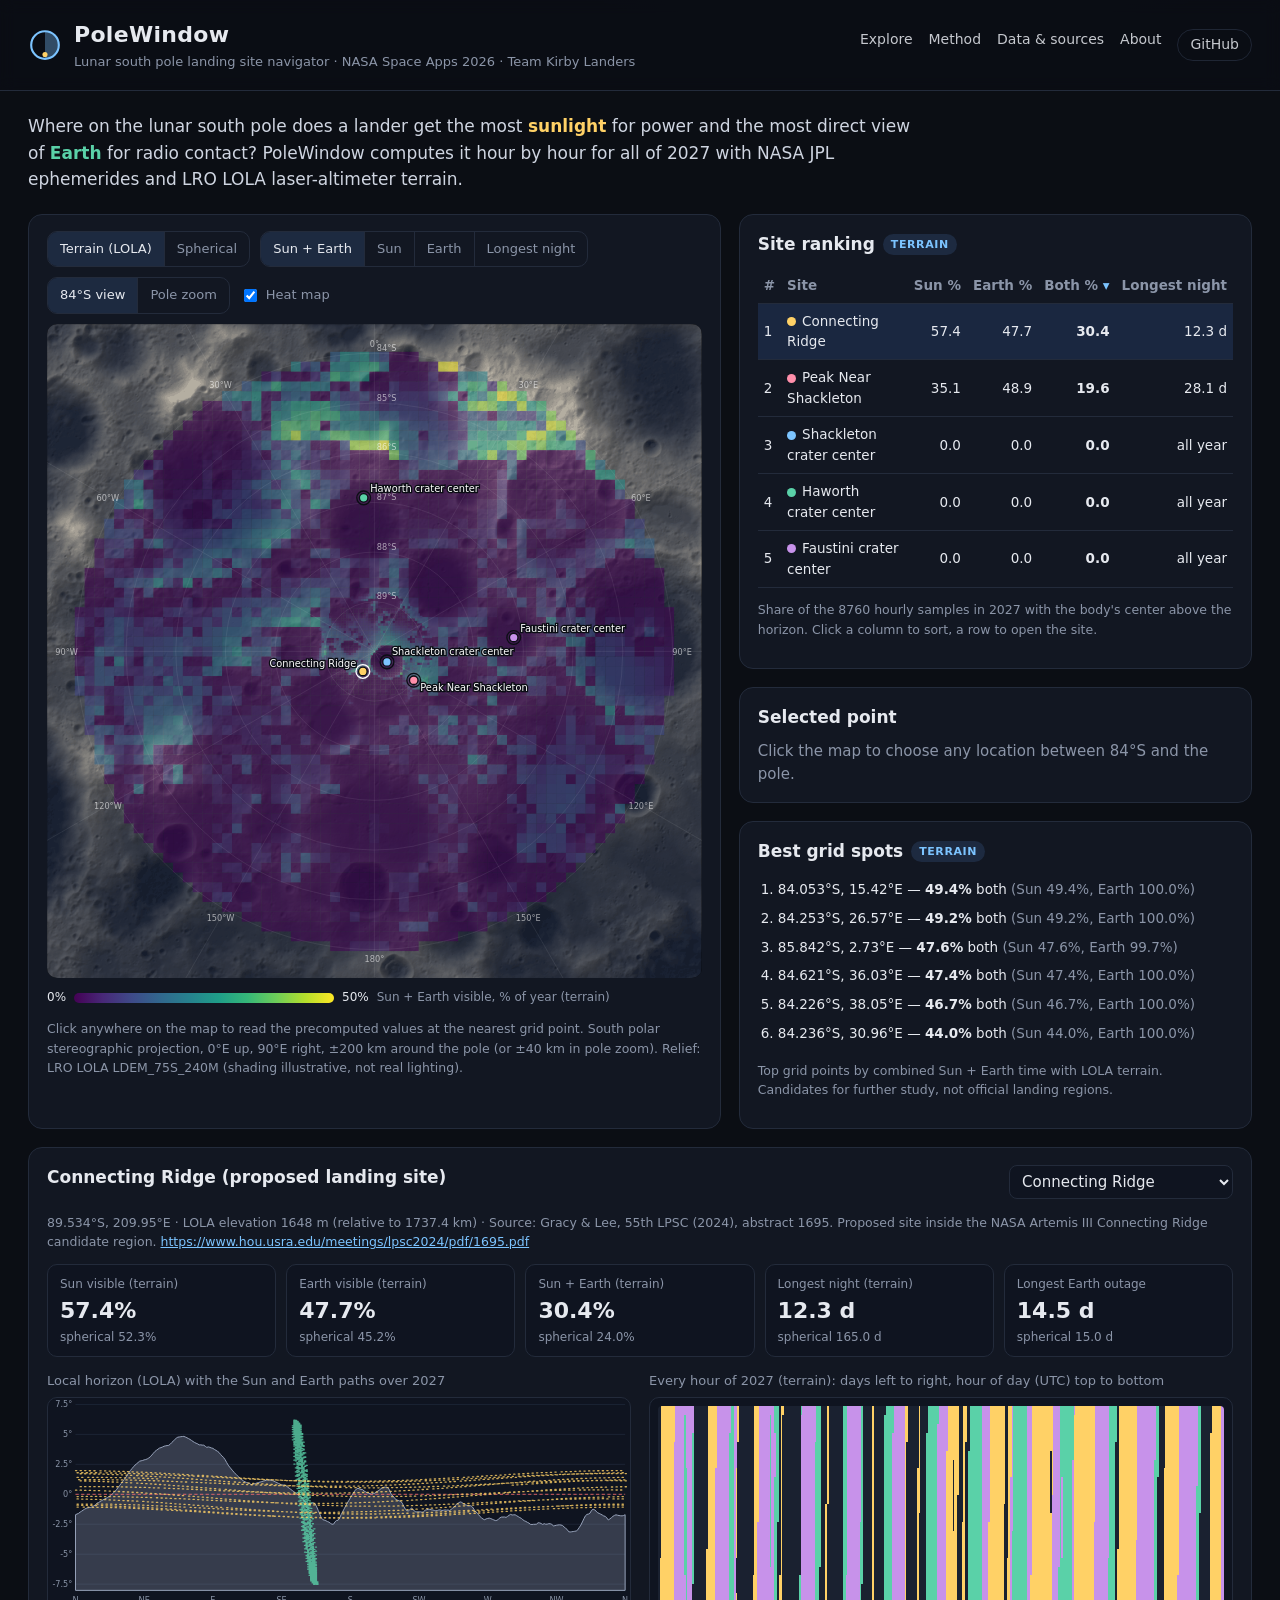
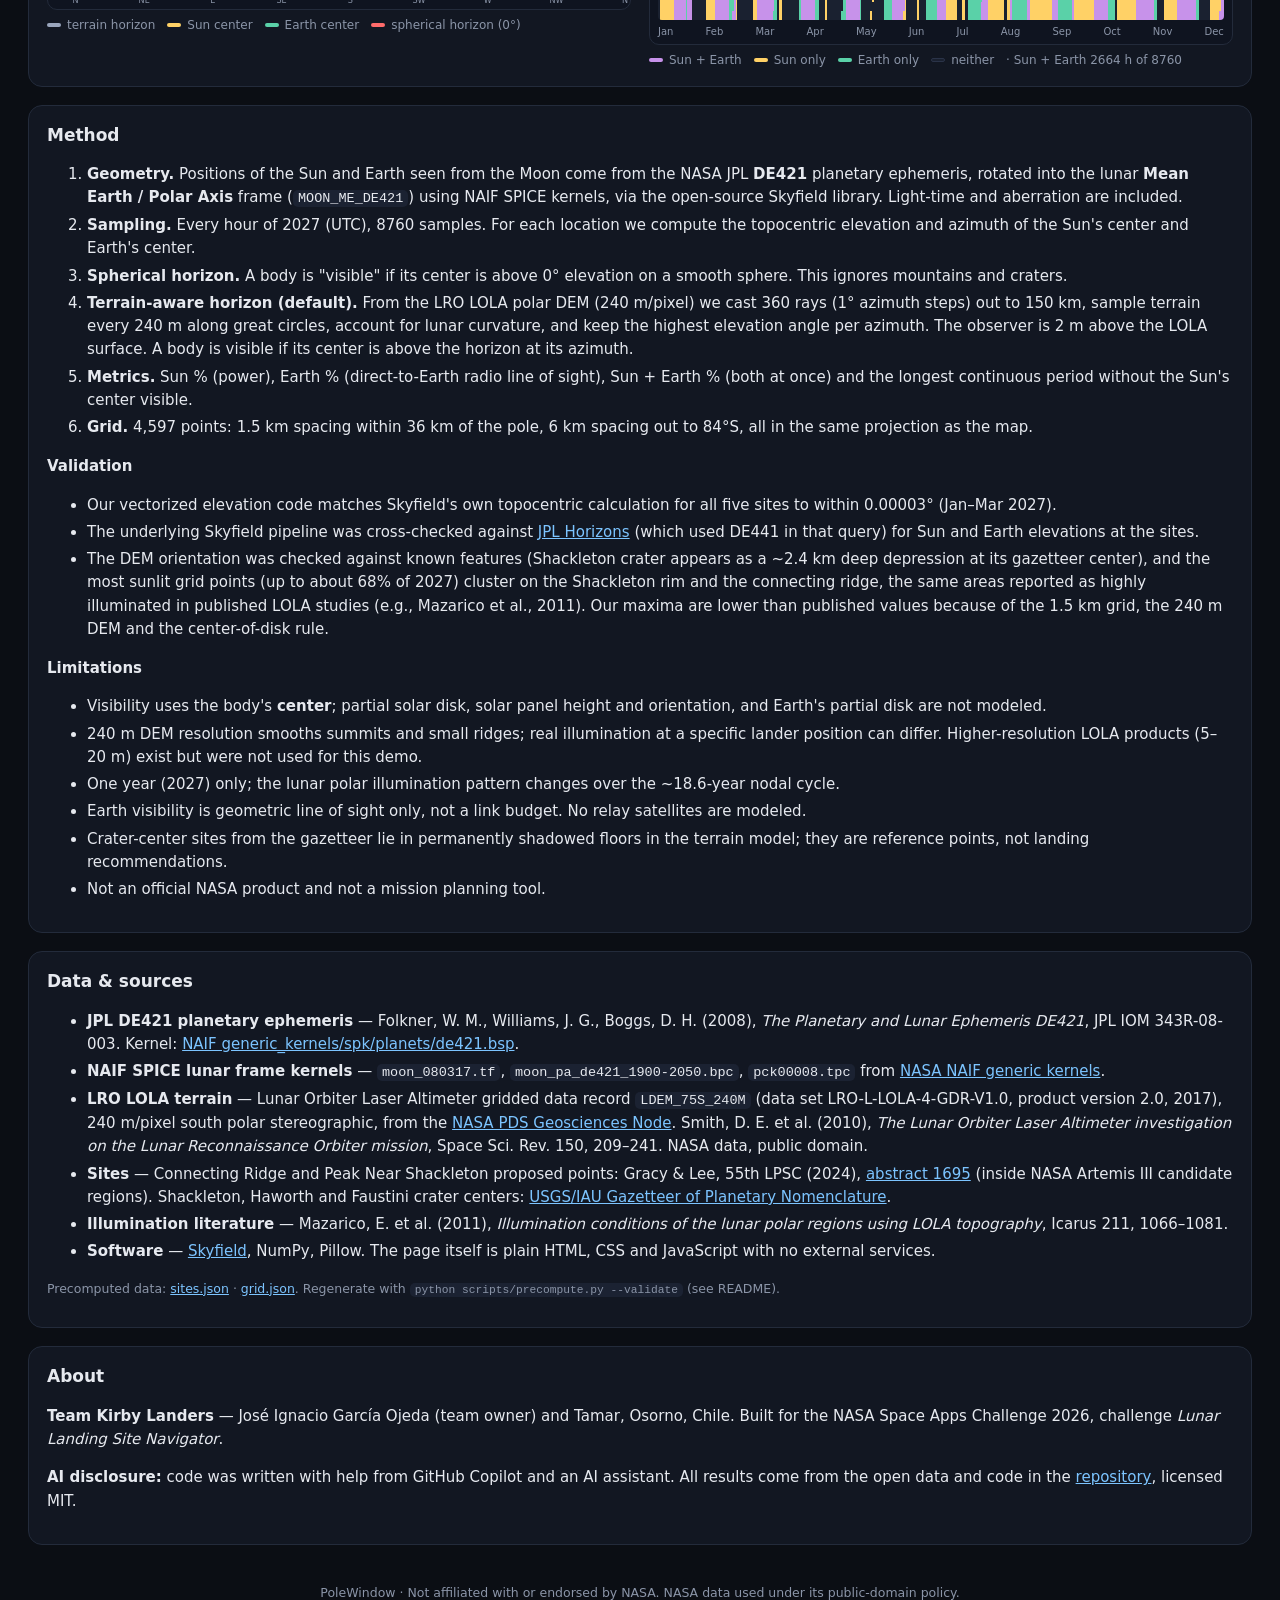
==== index.html @ 2adbd699 "Add static GitHub Pages demo with LOLA terrain-aware horizon - scripts/precompute.py: full-year 2027" ====
<!doctype html>
<html lang="en">
<head>
<meta charset="utf-8">
<meta name="viewport" content="width=device-width, initial-scale=1">
<title>PoleWindow — Lunar South Pole Landing Site Navigator</title>
<meta name="description" content="Compare lunar south pole landing sites by Sun and Earth visibility, computed with NASA JPL DE421 ephemerides, NAIF SPICE kernels and LRO LOLA terrain.">
<link rel="stylesheet" href="style.css">
</head>
<body>
<header class="top">
  <div class="brand">
    <svg viewBox="0 0 32 32" class="logo" aria-hidden="true"><circle cx="16" cy="16" r="13" fill="none" stroke="currentColor" stroke-width="2"/><path d="M16 3a13 13 0 0 1 0 26" fill="currentColor" opacity=".35"/><circle cx="16" cy="25" r="2.4" fill="#ffd166"/></svg>
    <div>
      <h1>PoleWindow</h1>
      <p class="tag">Lunar south pole landing site navigator · NASA Space Apps 2026 · Team Kirby Landers</p>
    </div>
  </div>
  <nav>
    <a href="#explore">Explore</a><a href="#method">Method</a><a href="#sources">Data &amp; sources</a><a href="#about">About</a>
    <a class="gh" href="https://github.com/garciaojedajoseignacio/polewindow" target="_blank" rel="noopener">GitHub</a>
  </nav>
</header>

<section class="hero">
  <p>Where on the lunar south pole does a lander get the most <b class="sun">sunlight</b> for power and the most direct view of <b class="earth">Earth</b> for radio contact? PoleWindow computes it hour by hour for all of <span data-year>2027</span> with NASA JPL ephemerides and LRO LOLA laser-altimeter terrain.</p>
</section>

<main id="explore" class="grid">
  <section class="card mapcard">
    <div class="controls">
      <div class="seg" role="group" aria-label="Horizon model">
        <button data-method="t" class="on">Terrain (LOLA)</button>
        <button data-method="s">Spherical</button>
      </div>
      <div class="seg" role="group" aria-label="Metric">
        <button data-metric="both" class="on">Sun + Earth</button>
        <button data-metric="sun">Sun</button>
        <button data-metric="earth">Earth</button>
        <button data-metric="dark">Longest night</button>
      </div>
      <div class="seg" role="group" aria-label="Zoom">
        <button data-zoom="full" class="on">84°S view</button>
        <button data-zoom="pole">Pole zoom</button>
      </div>
      <label class="chk"><input type="checkbox" id="heat" checked> Heat map</label>
    </div>
    <div class="mapwrap">
      <svg id="map" viewBox="-200 -200 400 400" role="img" aria-label="South polar stereographic map of the lunar south pole">
        <image href="assets/lola_hillshade.png" x="-199.92" y="-199.92" width="399.84" height="399.84" preserveAspectRatio="none"/>
        <image id="poleimg" href="assets/lola_hillshade_pole.png" x="-40.08" y="-40.08" width="80.16" height="80.16" preserveAspectRatio="none" style="display:none"/>
        <g id="heatlayer"></g>
        <g id="graticule"></g>
        <g id="sitelayer"></g>
        <g id="picklayer"></g>
      </svg>
      <div id="tip" class="tip" hidden></div>
    </div>
    <div class="legend"><span id="legLo">0%</span><div id="legBar" class="bar"></div><span id="legHi">100%</span><span id="legLabel" class="muted"></span></div>
    <p class="muted small">Click anywhere on the map to read the precomputed values at the nearest grid point. South polar stereographic projection, 0°E up, 90°E right, ±200 km around the pole (or ±40 km in pole zoom). Relief: LRO LOLA LDEM_75S_240M (shading illustrative, not real lighting).</p>
  </section>

  <aside class="side">
    <section class="card">
      <h2>Site ranking <span class="pill" id="methodPill">terrain</span></h2>
      <div class="tablewrap">
      <table id="rank">
        <thead><tr>
          <th data-k="rank">#</th><th data-k="name">Site</th>
          <th data-k="sun_pct" class="num">Sun %</th><th data-k="earth_pct" class="num">Earth %</th>
          <th data-k="both_pct" class="num">Both %</th><th data-k="longest_dark_h" class="num">Longest night</th>
        </tr></thead>
        <tbody></tbody>
      </table>
      </div>
      <p class="muted small">Share of the <span data-nhours>8760</span> hourly samples in <span data-year>2027</span> with the body's center above the horizon. Click a column to sort, a row to open the site.</p>
    </section>

    <section class="card" id="pick">
      <h2>Selected point</h2>
      <div id="pickBody" class="muted">Click the map to choose any location between 84°S and the pole.</div>
    </section>

    <section class="card">
      <h2>Best grid spots <span class="pill">terrain</span></h2>
      <ol id="best" class="best"></ol>
      <p class="muted small">Top grid points by combined Sun + Earth time with LOLA terrain. Candidates for further study, not official landing regions.</p>
    </section>
  </aside>

  <section class="card wide" id="detail">
    <div class="detailhead">
      <h2 id="dName">Site detail</h2>
      <select id="dSel" aria-label="Choose site"></select>
    </div>
    <p id="dMeta" class="muted small"></p>
    <div class="stats" id="dStats"></div>
    <div class="charts">
      <figure>
        <figcaption>Local horizon (LOLA) with the Sun and Earth paths over <span data-year>2027</span></figcaption>
        <svg id="hz" viewBox="0 0 720 260"></svg>
        <div class="keys"><span class="k terr"></span>terrain horizon <span class="k sunk"></span>Sun center <span class="k earthk"></span>Earth center <span class="k zero"></span>spherical horizon (0°)</div>
      </figure>
      <figure>
        <figcaption>Every hour of <span data-year>2027</span> (<span id="tlMethod">terrain</span>): days left to right, hour of day (UTC) top to bottom</figcaption>
        <div class="rasterwrap"><canvas id="tl" width="365" height="24"></canvas><div class="months" id="months"></div></div>
        <div class="keys"><span class="k bothk"></span>Sun + Earth <span class="k sunk"></span>Sun only <span class="k earthk"></span>Earth only <span class="k nonek"></span>neither <span id="tlSum"></span></div>
      </figure>
    </div>
  </section>

  <section class="card wide prose" id="method">
    <h2>Method</h2>
    <ol>
      <li><b>Geometry.</b> Positions of the Sun and Earth seen from the Moon come from the NASA JPL <b>DE421</b> planetary ephemeris, rotated into the lunar <b>Mean Earth / Polar Axis</b> frame (<code>MOON_ME_DE421</code>) using NAIF SPICE kernels, via the open-source Skyfield library. Light-time and aberration are included.</li>
      <li><b>Sampling.</b> Every hour of <span data-year>2027</span> (UTC), <span data-nhours>8760</span> samples. For each location we compute the topocentric elevation and azimuth of the Sun's center and Earth's center.</li>
      <li><b>Spherical horizon.</b> A body is "visible" if its center is above 0° elevation on a smooth sphere. This ignores mountains and craters.</li>
      <li><b>Terrain-aware horizon (default).</b> From the LRO LOLA polar DEM (240 m/pixel) we cast 360 rays (1° azimuth steps) out to <span id="rayKm">150</span> km, sample terrain every 240 m along great circles, account for lunar curvature, and keep the highest elevation angle per azimuth. The observer is <span id="obsH">2</span> m above the LOLA surface. A body is visible if its center is above the horizon at its azimuth.</li>
      <li><b>Metrics.</b> Sun % (power), Earth % (direct-to-Earth radio line of sight), Sun + Earth % (both at once) and the longest continuous period without the Sun's center visible.</li>
      <li><b>Grid.</b> <span id="gridN">—</span> points: 1.5 km spacing within 36 km of the pole, 6 km spacing out to 84°S, all in the same projection as the map.</li>
    </ol>
    <h3>Validation</h3>
    <ul>
      <li>Our vectorized elevation code matches Skyfield's own topocentric calculation for all five sites to <span id="valDiff">—</span>° (Jan–Mar 2027).</li>
      <li>The underlying Skyfield pipeline was cross-checked against <a href="https://ssd.jpl.nasa.gov/horizons/" target="_blank" rel="noopener">JPL Horizons</a> (which used DE441 in that query) for Sun and Earth elevations at the sites.</li>
      <li>The DEM orientation was checked against known features (Shackleton crater appears as a ~2.4 km deep depression at its gazetteer center), and the most sunlit grid points (up to about 68% of 2027) cluster on the Shackleton rim and the connecting ridge, the same areas reported as highly illuminated in published LOLA studies (e.g., Mazarico et al., 2011). Our maxima are lower than published values because of the 1.5 km grid, the 240 m DEM and the center-of-disk rule.</li>
    </ul>
    <h3>Limitations</h3>
    <ul>
      <li>Visibility uses the body's <b>center</b>; partial solar disk, solar panel height and orientation, and Earth's partial disk are not modeled.</li>
      <li>240 m DEM resolution smooths summits and small ridges; real illumination at a specific lander position can differ. Higher-resolution LOLA products (5–20 m) exist but were not used for this demo.</li>
      <li>One year (2027) only; the lunar polar illumination pattern changes over the ~18.6-year nodal cycle.</li>
      <li>Earth visibility is geometric line of sight only, not a link budget. No relay satellites are modeled.</li>
      <li>Crater-center sites from the gazetteer lie in permanently shadowed floors in the terrain model; they are reference points, not landing recommendations.</li>
      <li>Not an official NASA product and not a mission planning tool.</li>
    </ul>
  </section>

  <section class="card wide prose" id="sources">
    <h2>Data &amp; sources</h2>
    <ul>
      <li><b>JPL DE421 planetary ephemeris</b> — Folkner, W. M., Williams, J. G., Boggs, D. H. (2008), <i>The Planetary and Lunar Ephemeris DE421</i>, JPL IOM 343R-08-003. Kernel: <a href="https://naif.jpl.nasa.gov/pub/naif/generic_kernels/spk/planets/" target="_blank" rel="noopener">NAIF generic_kernels/spk/planets/de421.bsp</a>.</li>
      <li><b>NAIF SPICE lunar frame kernels</b> — <code>moon_080317.tf</code>, <code>moon_pa_de421_1900-2050.bpc</code>, <code>pck00008.tpc</code> from <a href="https://naif.jpl.nasa.gov/pub/naif/generic_kernels/" target="_blank" rel="noopener">NASA NAIF generic kernels</a>.</li>
      <li><b>LRO LOLA terrain</b> — Lunar Orbiter Laser Altimeter gridded data record <code>LDEM_75S_240M</code> (data set LRO-L-LOLA-4-GDR-V1.0, product version 2.0, 2017), 240 m/pixel south polar stereographic, from the <a href="https://pds-geosciences.wustl.edu/lro/lro-l-lola-3-rdr-v1/lrolol_1xxx/data/lola_gdr/polar/img/" target="_blank" rel="noopener">NASA PDS Geosciences Node</a>. Smith, D. E. et al. (2010), <i>The Lunar Orbiter Laser Altimeter investigation on the Lunar Reconnaissance Orbiter mission</i>, Space Sci. Rev. 150, 209–241. NASA data, public domain.</li>
      <li><b>Sites</b> — Connecting Ridge and Peak Near Shackleton proposed points: Gracy &amp; Lee, 55th LPSC (2024), <a href="https://www.hou.usra.edu/meetings/lpsc2024/pdf/1695.pdf" target="_blank" rel="noopener">abstract 1695</a> (inside NASA Artemis III candidate regions). Shackleton, Haworth and Faustini crater centers: <a href="https://planetarynames.wr.usgs.gov/" target="_blank" rel="noopener">USGS/IAU Gazetteer of Planetary Nomenclature</a>.</li>
      <li><b>Illumination literature</b> — Mazarico, E. et al. (2011), <i>Illumination conditions of the lunar polar regions using LOLA topography</i>, Icarus 211, 1066–1081.</li>
      <li><b>Software</b> — <a href="https://rhodesmill.org/skyfield/" target="_blank" rel="noopener">Skyfield</a>, NumPy, Pillow. The page itself is plain HTML, CSS and JavaScript with no external services.</li>
    </ul>
    <p class="muted small">Precomputed data: <a href="data/sites.json">sites.json</a> · <a href="data/grid.json">grid.json</a>. Regenerate with <code>python scripts/precompute.py --validate</code> (see README).</p>
  </section>

  <section class="card wide prose" id="about">
    <h2>About</h2>
    <p><b>Team Kirby Landers</b> — José Ignacio García Ojeda (team owner) and Tamar, Osorno, Chile. Built for the NASA Space Apps Challenge 2026, challenge <i>Lunar Landing Site Navigator</i>.</p>
    <p><b>AI disclosure:</b> code was written with help from GitHub Copilot and an AI assistant. All results come from the open data and code in the <a href="https://github.com/garciaojedajoseignacio/polewindow" target="_blank" rel="noopener">repository</a>, licensed MIT.</p>
  </section>
</main>
<footer class="foot muted small">PoleWindow · Not affiliated with or endorsed by NASA. NASA data used under its public-domain policy.</footer>
<script src="app.js"></script>
</body>
</html>
---- style.css ----
:root{--bg:#0b0e14;--card:#121722;--line:#232b3b;--fg:#e6e9ef;--mut:#8b95a8;--acc:#7cc4ff;--sun:#ffd166;--earth:#5ad1a8;--both:#c792ea;--radius:14px}
*{box-sizing:border-box}
html{scroll-behavior:smooth}
body{margin:0;background:radial-gradient(1200px 600px at 70% -10%,#16203a 0,transparent 60%),var(--bg);color:var(--fg);font:15px/1.55 system-ui,-apple-system,"Segoe UI",Roboto,Inter,sans-serif}
a{color:var(--acc)}
code{background:#1b2232;padding:1px 5px;border-radius:5px;font-size:.9em}
.top{display:flex;justify-content:space-between;align-items:center;gap:16px;flex-wrap:wrap;padding:18px 28px;border-bottom:1px solid var(--line);position:sticky;top:0;background:rgba(11,14,20,.85);backdrop-filter:blur(8px);z-index:5}
.brand{display:flex;gap:12px;align-items:center}
.logo{width:34px;height:34px;color:var(--acc)}
h1{margin:0;font-size:22px;letter-spacing:.3px}
.tag{margin:0;color:var(--mut);font-size:13px}
nav{display:flex;gap:16px;flex-wrap:wrap}
nav a{color:var(--fg);text-decoration:none;font-size:14px;opacity:.85}
nav a:hover{opacity:1;color:var(--acc)}
nav .gh{border:1px solid var(--line);padding:4px 12px;border-radius:999px}
.hero{max-width:1400px;margin:0 auto;padding:22px 28px 4px}
.hero p{margin:0;font-size:17px;max-width:900px;color:#cfd5e1}
b.sun{color:var(--sun)} b.earth{color:var(--earth)}
.grid{max-width:1400px;margin:0 auto;padding:18px 28px 28px;display:grid;grid-template-columns:minmax(0,1.35fr) minmax(0,1fr);gap:18px}
.card{background:var(--card);border:1px solid var(--line);border-radius:var(--radius);padding:16px 18px}
.wide{grid-column:1/-1}
.side{display:flex;flex-direction:column;gap:18px;min-width:0}
h2{margin:0 0 10px;font-size:17px;display:flex;align-items:center;gap:8px}
h3{font-size:15px;margin:16px 0 6px}
.pill{font-size:11px;font-weight:600;text-transform:uppercase;letter-spacing:.6px;background:#1d2a40;color:var(--acc);padding:2px 8px;border-radius:999px}
.muted{color:var(--mut)} .small{font-size:12.5px}
.controls{display:flex;gap:10px;flex-wrap:wrap;align-items:center;margin-bottom:10px}
.seg{display:inline-flex;border:1px solid var(--line);border-radius:10px;overflow:hidden}
.seg button{background:transparent;color:var(--mut);border:0;padding:7px 12px;font:inherit;font-size:13px;cursor:pointer}
.seg button+button{border-left:1px solid var(--line)}
.seg button.on{background:#1d2a40;color:var(--fg)}
.chk{font-size:13px;color:var(--mut);display:flex;gap:6px;align-items:center}
.mapwrap{position:relative}
#map{width:100%;height:auto;aspect-ratio:1/1;display:block;border-radius:10px;background:#000;cursor:crosshair;touch-action:manipulation}
#graticule circle,#graticule line{stroke:rgba(255,255,255,.22);stroke-width:.35;fill:none;vector-effect:non-scaling-stroke}
#graticule text{fill:rgba(255,255,255,.6)}
.site circle{stroke:#0b0e14}
.site text{fill:#fff;paint-order:stroke;stroke:#0b0e14;pointer-events:none}
.site{cursor:pointer}
.site.sel circle.ring{stroke:#fff;fill:none}
.tip{position:absolute;pointer-events:none;background:rgba(10,13,20,.92);border:1px solid var(--line);padding:6px 9px;border-radius:8px;font-size:12px;white-space:nowrap;transform:translate(12px,12px)}
.legend{display:flex;align-items:center;gap:8px;margin:10px 0 2px;font-size:12px}
.legend .bar{flex:0 1 260px;height:10px;border-radius:5px}
.tablewrap{overflow-x:auto}
table{width:100%;border-collapse:collapse;font-size:13.5px}
th,td{padding:7px 6px;border-bottom:1px solid var(--line);text-align:left}
th{color:var(--mut);font-weight:600;cursor:pointer;user-select:none;white-space:nowrap}
th.sorted::after{content:" ▾";color:var(--acc)} th.sorted.asc::after{content:" ▴"}
td.num,th.num{text-align:right;font-variant-numeric:tabular-nums}
tbody tr{cursor:pointer} tbody tr:hover{background:#18203000;background:#172033}
tbody tr.sel{background:#1a2740}
.dot{display:inline-block;width:9px;height:9px;border-radius:50%;margin-right:6px;vertical-align:middle}
.best{margin:0;padding-left:20px;font-size:13.5px}
.best li{padding:4px 0;cursor:pointer}
.best li:hover{color:var(--acc)}
.kv{display:grid;grid-template-columns:auto 1fr 1fr;gap:4px 12px;font-size:13.5px;font-variant-numeric:tabular-nums}
.kv .h{color:var(--mut);font-size:12px}
.detailhead{display:flex;justify-content:space-between;align-items:center;gap:10px;flex-wrap:wrap}
select{background:#0f1420;color:var(--fg);border:1px solid var(--line);border-radius:8px;padding:6px 8px;font:inherit}
.stats{display:grid;grid-template-columns:repeat(auto-fit,minmax(150px,1fr));gap:10px;margin:10px 0 14px}
.stat{background:#0f1420;border:1px solid var(--line);border-radius:10px;padding:10px 12px}
.stat .v{font-size:22px;font-weight:650;font-variant-numeric:tabular-nums}
.stat .l{font-size:12px;color:var(--mut)}
.stat .s{font-size:12px;color:var(--mut)}
.charts{display:grid;grid-template-columns:1fr 1fr;gap:18px}
figure{margin:0}
figcaption{font-size:13px;color:var(--mut);margin-bottom:6px}
.charts svg{width:100%;height:auto;background:#0f1420;border:1px solid var(--line);border-radius:10px;display:block}
.charts svg text{fill:var(--mut);font-size:10px}
.keys{font-size:12px;color:var(--mut);margin-top:6px;display:flex;gap:6px 12px;flex-wrap:wrap;align-items:center}
.k{display:inline-block;width:14px;height:4px;border-radius:2px;margin-right:-6px}
.k.terr{background:#9aa6bd}.k.sunk{background:var(--sun)}.k.earthk{background:var(--earth)}.k.bothk{background:var(--both)}.k.zero{background:#ff6b6b}
.prose{max-width:none}
.prose li{margin:4px 0}
.foot{text-align:center;padding:10px 0 30px}
@media (max-width:980px){.grid{grid-template-columns:1fr}.charts{grid-template-columns:1fr}.top{position:static}}
@media (max-width:560px){.grid,.hero{padding-left:12px;padding-right:12px}.top{padding:12px}.seg button{padding:6px 8px;font-size:12px}}

.rasterwrap{background:#0f1420;border:1px solid var(--line);border-radius:10px;padding:8px 8px 4px}
#tl{width:100%;height:214px;image-rendering:pixelated;display:block;border-radius:4px}
.months{display:flex;justify-content:space-between;font-size:10px;color:var(--mut);padding-top:4px}
.k.nonek{background:#1a2130;border:1px solid #2a3348}
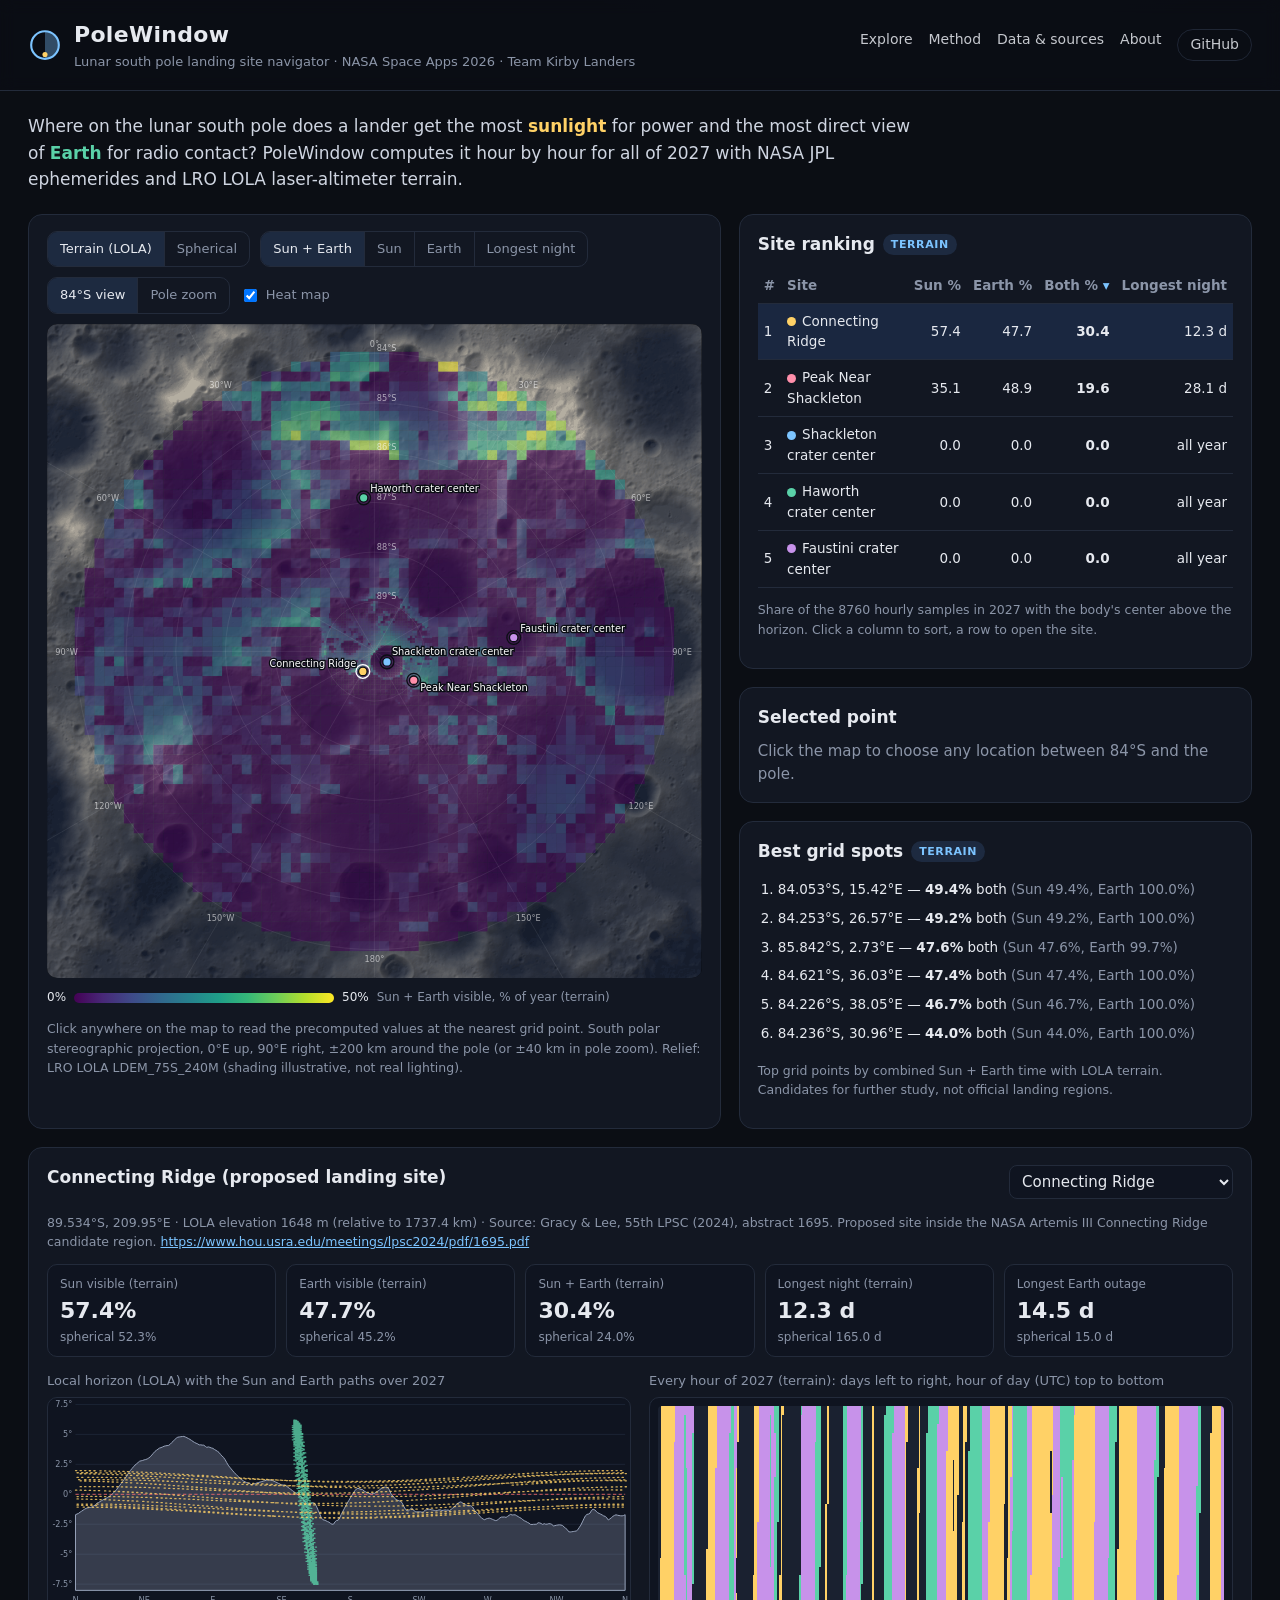
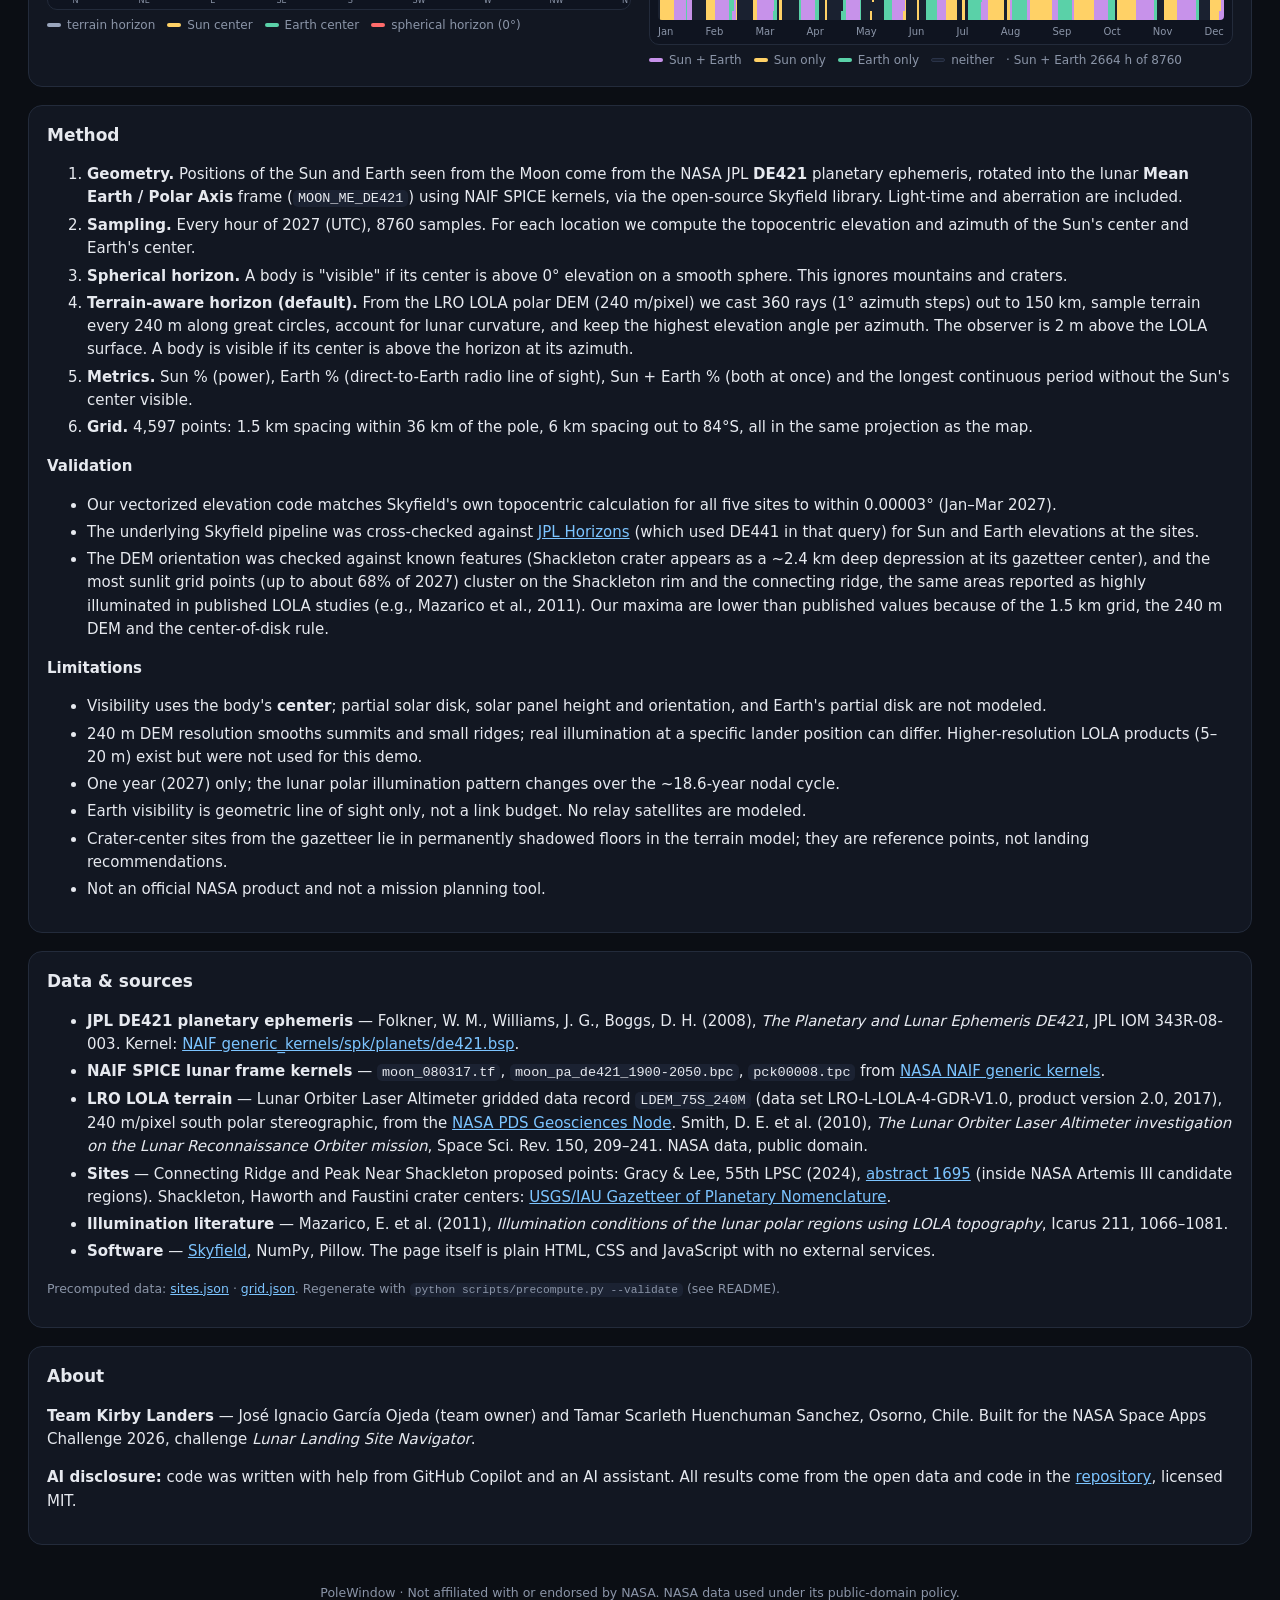
==== commit 70d055f3: "Add full name of team member Tamar Scarleth Huenchuman Sanchez" ====
--- a/index.html
+++ b/index.html
@@ -151,7 +151,7 @@
 
   <section class="card wide prose" id="about">
     <h2>About</h2>
-    <p><b>Team Kirby Landers</b> — José Ignacio García Ojeda (team owner) and Tamar, Osorno, Chile. Built for the NASA Space Apps Challenge 2026, challenge <i>Lunar Landing Site Navigator</i>.</p>
+    <p><b>Team Kirby Landers</b> — José Ignacio García Ojeda (team owner) and Tamar Scarleth Huenchuman Sanchez, Osorno, Chile. Built for the NASA Space Apps Challenge 2026, challenge <i>Lunar Landing Site Navigator</i>.</p>
     <p><b>AI disclosure:</b> code was written with help from GitHub Copilot and an AI assistant. All results come from the open data and code in the <a href="https://github.com/garciaojedajoseignacio/polewindow" target="_blank" rel="noopener">repository</a>, licensed MIT.</p>
   </section>
 </main>
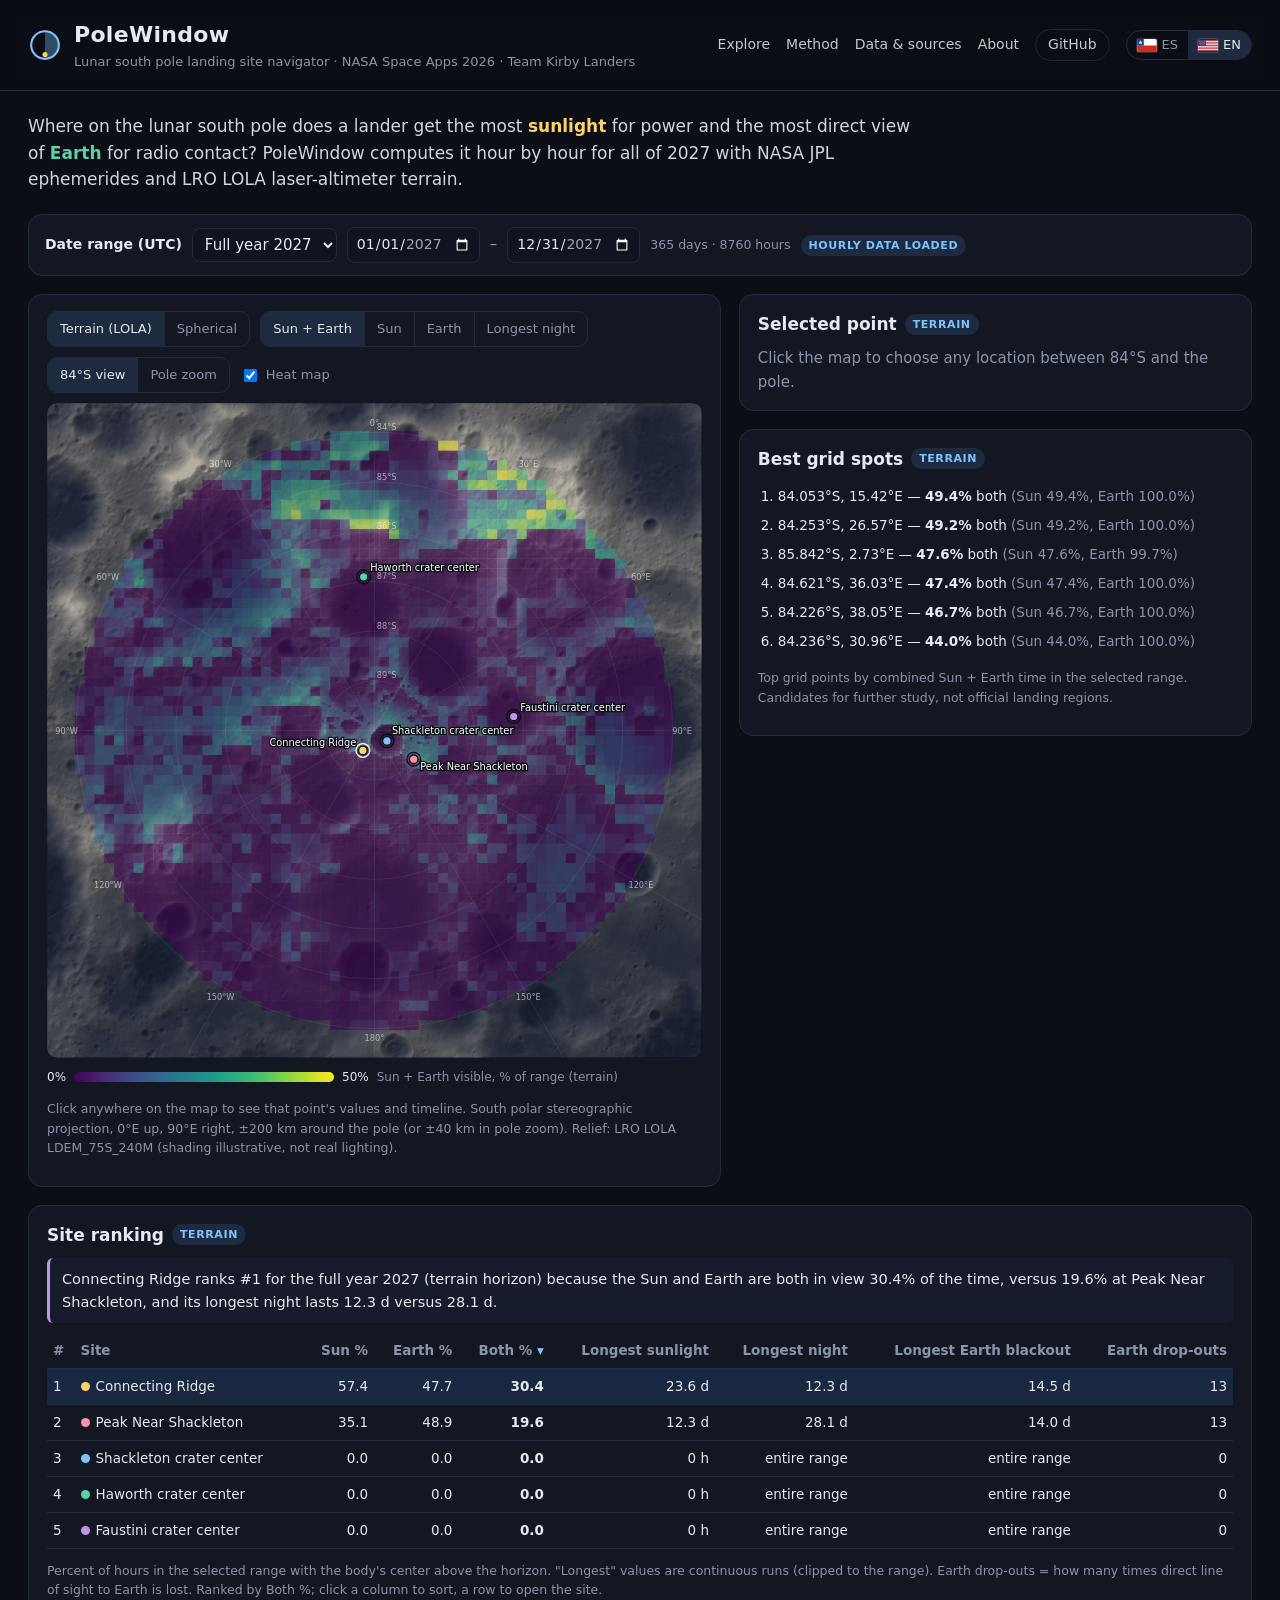
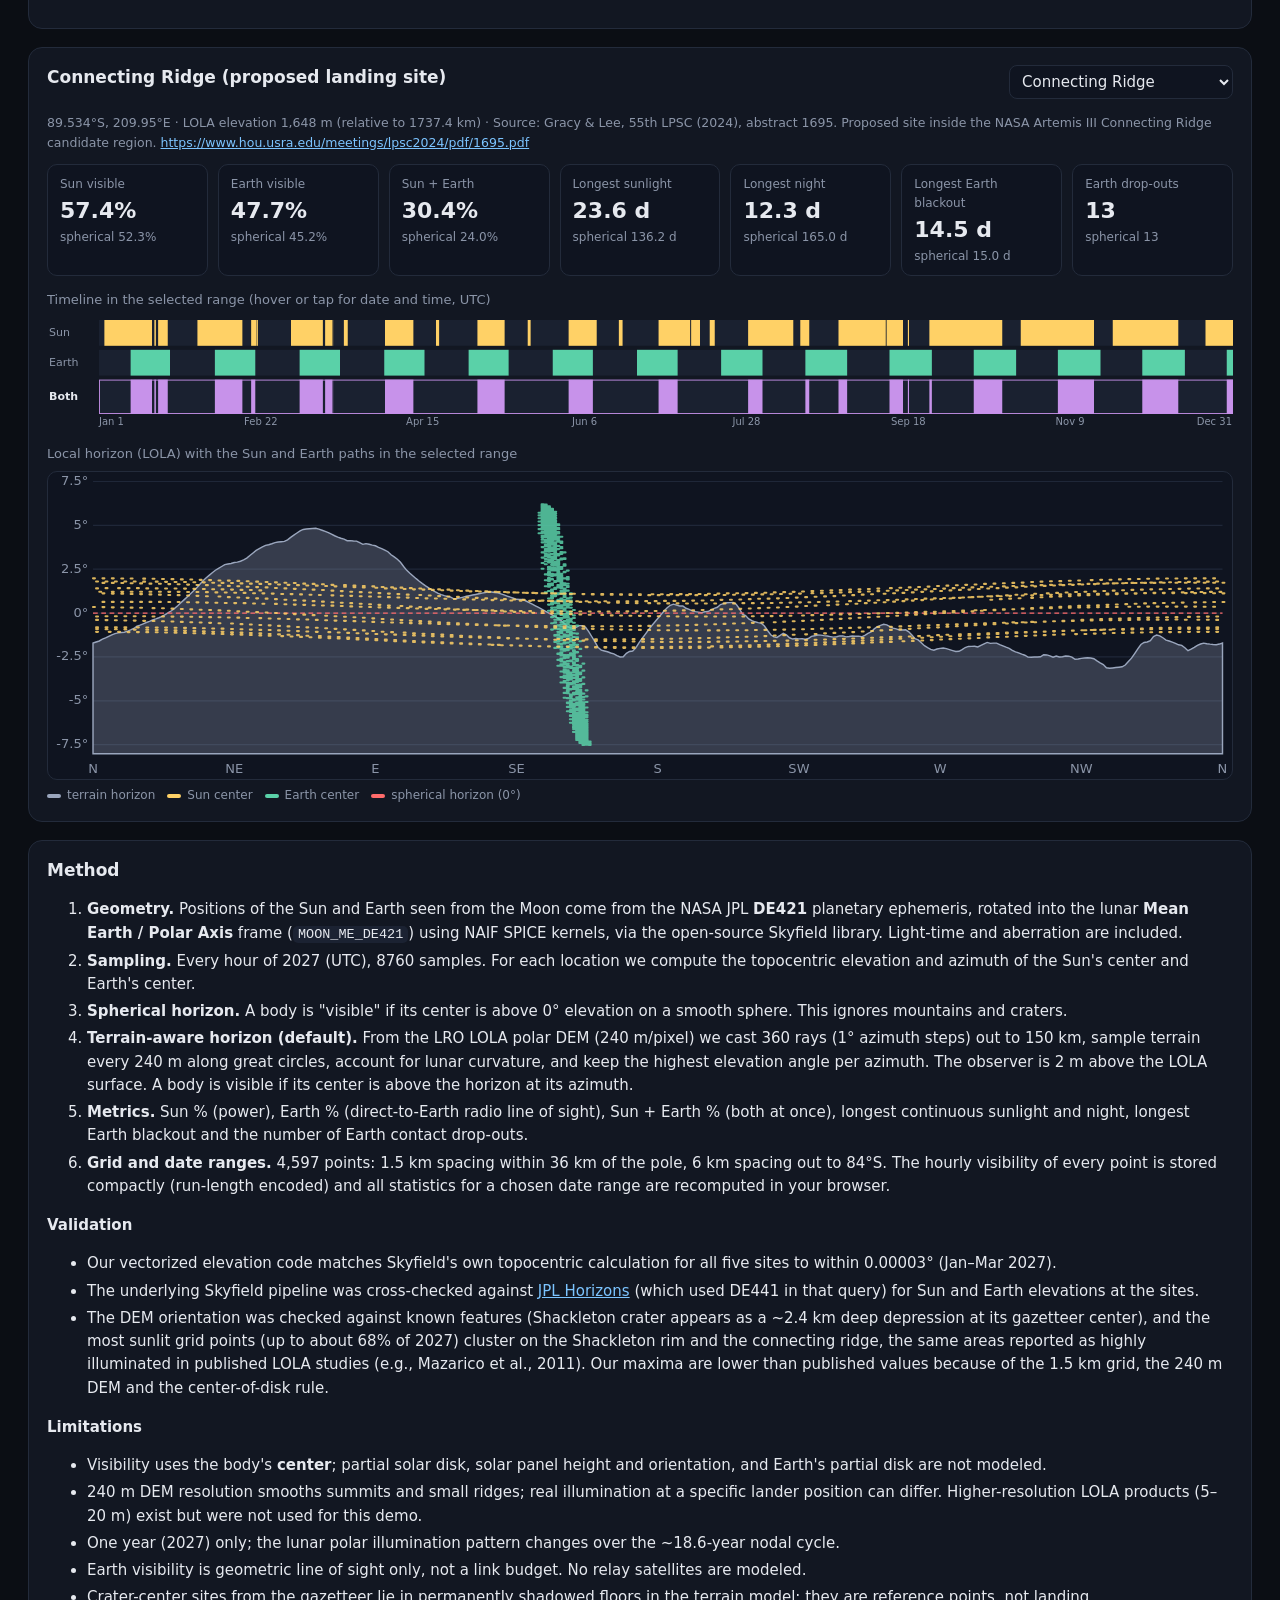
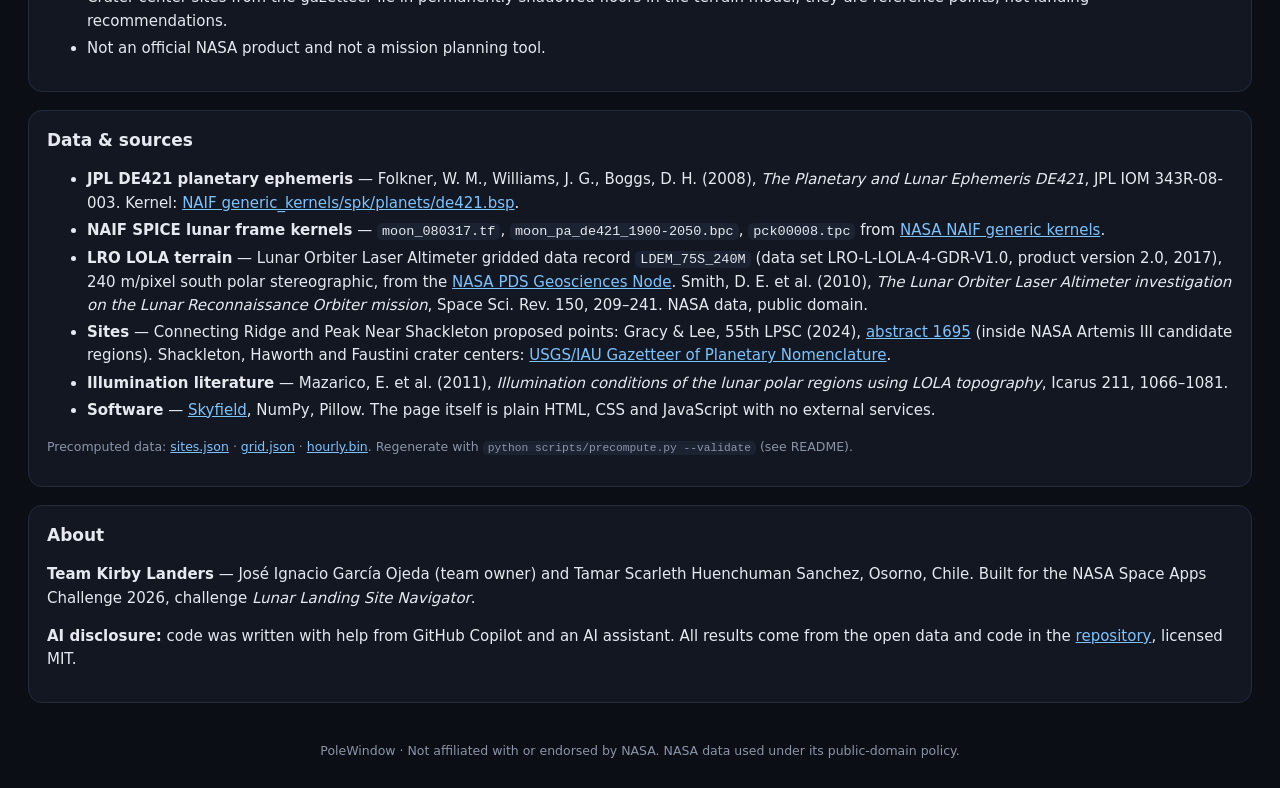
==== commit de911b36: "Add per-point timelines, date ranges, stability metrics and ES/EN switch - precompute: run-length ho" ====
--- a/index.html
+++ b/index.html
@@ -13,37 +13,51 @@
     <svg viewBox="0 0 32 32" class="logo" aria-hidden="true"><circle cx="16" cy="16" r="13" fill="none" stroke="currentColor" stroke-width="2"/><path d="M16 3a13 13 0 0 1 0 26" fill="currentColor" opacity=".35"/><circle cx="16" cy="25" r="2.4" fill="#ffd166"/></svg>
     <div>
       <h1>PoleWindow</h1>
-      <p class="tag">Lunar south pole landing site navigator · NASA Space Apps 2026 · Team Kirby Landers</p>
+      <p class="tag" data-i18n="tag">Lunar south pole landing site navigator · NASA Space Apps 2026 · Team Kirby Landers</p>
     </div>
   </div>
   <nav>
-    <a href="#explore">Explore</a><a href="#method">Method</a><a href="#sources">Data &amp; sources</a><a href="#about">About</a>
+    <a href="#explore" data-i18n="navExplore">Explore</a><a href="#method" data-i18n="navMethod">Method</a><a href="#sources" data-i18n="navSources">Data &amp; sources</a><a href="#about" data-i18n="navAbout">About</a>
     <a class="gh" href="https://github.com/garciaojedajoseignacio/polewindow" target="_blank" rel="noopener">GitHub</a>
+    <div class="lang" role="group" aria-label="Language / Idioma">
+      <button data-lang="es" title="Español (Chile)"><svg viewBox="0 0 30 20" class="flag" aria-hidden="true"><rect width="30" height="20" fill="#fff"/><rect y="10" width="30" height="10" fill="#d52b1e"/><rect width="10" height="10" fill="#0039a6"/><polygon fill="#fff" points="5,1.6 5.85,4.15 8.5,4.15 6.35,5.75 7.15,8.3 5,6.75 2.85,8.3 3.65,5.75 1.5,4.15 4.15,4.15"/></svg>ES</button>
+      <button data-lang="en" title="English" class="on"><svg viewBox="0 0 38 20" class="flag" aria-hidden="true"><rect width="38" height="20" fill="#fff"/><g fill="#b22234"><rect width="38" height="1.54"/><rect y="3.08" width="38" height="1.54"/><rect y="6.15" width="38" height="1.54"/><rect y="9.23" width="38" height="1.54"/><rect y="12.31" width="38" height="1.54"/><rect y="15.38" width="38" height="1.54"/><rect y="18.46" width="38" height="1.54"/></g><rect width="15.2" height="10.77" fill="#3c3b6e"/><g fill="#fff"><circle cx="2.5" cy="2" r=".6"/><circle cx="6" cy="2" r=".6"/><circle cx="9.5" cy="2" r=".6"/><circle cx="13" cy="2" r=".6"/><circle cx="4.2" cy="4.2" r=".6"/><circle cx="7.7" cy="4.2" r=".6"/><circle cx="11.2" cy="4.2" r=".6"/><circle cx="2.5" cy="6.4" r=".6"/><circle cx="6" cy="6.4" r=".6"/><circle cx="9.5" cy="6.4" r=".6"/><circle cx="13" cy="6.4" r=".6"/><circle cx="4.2" cy="8.6" r=".6"/><circle cx="7.7" cy="8.6" r=".6"/><circle cx="11.2" cy="8.6" r=".6"/></g></svg>EN</button>
+    </div>
   </nav>
 </header>
 
 <section class="hero">
-  <p>Where on the lunar south pole does a lander get the most <b class="sun">sunlight</b> for power and the most direct view of <b class="earth">Earth</b> for radio contact? PoleWindow computes it hour by hour for all of <span data-year>2027</span> with NASA JPL ephemerides and LRO LOLA laser-altimeter terrain.</p>
+  <p data-i18n-html="hero">Where on the lunar south pole does a lander get the most <b class="sun">sunlight</b> for power and the most direct view of <b class="earth">Earth</b> for radio contact? PoleWindow computes it hour by hour for all of <span data-year>2027</span> with NASA JPL ephemerides and LRO LOLA laser-altimeter terrain.</p>
 </section>
 
 <main id="explore" class="grid">
+  <section class="card wide rangebar">
+    <label for="preset" data-i18n="rangeLabel">Date range (UTC)</label>
+    <select id="preset" aria-label="Preset"></select>
+    <input type="date" id="d0" min="2027-01-01" max="2027-12-31" value="2027-01-01" aria-label="Start date">
+    <span class="muted">–</span>
+    <input type="date" id="d1" min="2027-01-01" max="2027-12-31" value="2027-12-31" aria-label="End date">
+    <span id="rangeInfo" class="muted small"></span>
+    <span id="loadState" class="pill warn" data-i18n="loading">Loading hourly data…</span>
+  </section>
+
   <section class="card mapcard">
     <div class="controls">
       <div class="seg" role="group" aria-label="Horizon model">
-        <button data-method="t" class="on">Terrain (LOLA)</button>
-        <button data-method="s">Spherical</button>
+        <button data-method="t" class="on" data-i18n="mTerrain">Terrain (LOLA)</button>
+        <button data-method="s" data-i18n="mSpherical">Spherical</button>
       </div>
       <div class="seg" role="group" aria-label="Metric">
-        <button data-metric="both" class="on">Sun + Earth</button>
-        <button data-metric="sun">Sun</button>
-        <button data-metric="earth">Earth</button>
-        <button data-metric="dark">Longest night</button>
+        <button data-metric="both" class="on" data-i18n="kBoth">Sun + Earth</button>
+        <button data-metric="sun" data-i18n="kSun">Sun</button>
+        <button data-metric="earth" data-i18n="kEarth">Earth</button>
+        <button data-metric="dark" data-i18n="kDark">Longest night</button>
       </div>
       <div class="seg" role="group" aria-label="Zoom">
-        <button data-zoom="full" class="on">84°S view</button>
-        <button data-zoom="pole">Pole zoom</button>
+        <button data-zoom="full" class="on" data-i18n="zFull">84°S view</button>
+        <button data-zoom="pole" data-i18n="zPole">Pole zoom</button>
       </div>
-      <label class="chk"><input type="checkbox" id="heat" checked> Heat map</label>
+      <label class="chk"><input type="checkbox" id="heat" checked> <span data-i18n="heat">Heat map</span></label>
     </div>
     <div class="mapwrap">
       <svg id="map" viewBox="-200 -200 400 400" role="img" aria-label="South polar stereographic map of the lunar south pole">
@@ -57,36 +71,44 @@
       <div id="tip" class="tip" hidden></div>
     </div>
     <div class="legend"><span id="legLo">0%</span><div id="legBar" class="bar"></div><span id="legHi">100%</span><span id="legLabel" class="muted"></span></div>
-    <p class="muted small">Click anywhere on the map to read the precomputed values at the nearest grid point. South polar stereographic projection, 0°E up, 90°E right, ±200 km around the pole (or ±40 km in pole zoom). Relief: LRO LOLA LDEM_75S_240M (shading illustrative, not real lighting).</p>
+    <p class="muted small" data-i18n="mapNote">Click anywhere on the map to see that point's values and timeline. South polar stereographic projection, 0°E up, 90°E right, ±200 km around the pole (or ±40 km in pole zoom). Relief: LRO LOLA LDEM_75S_240M (shading illustrative, not real lighting).</p>
   </section>
 
   <aside class="side">
-    <section class="card">
-      <h2>Site ranking <span class="pill" id="methodPill">terrain</span></h2>
-      <div class="tablewrap">
-      <table id="rank">
-        <thead><tr>
-          <th data-k="rank">#</th><th data-k="name">Site</th>
-          <th data-k="sun_pct" class="num">Sun %</th><th data-k="earth_pct" class="num">Earth %</th>
-          <th data-k="both_pct" class="num">Both %</th><th data-k="longest_dark_h" class="num">Longest night</th>
-        </tr></thead>
-        <tbody></tbody>
-      </table>
-      </div>
-      <p class="muted small">Share of the <span data-nhours>8760</span> hourly samples in <span data-year>2027</span> with the body's center above the horizon. Click a column to sort, a row to open the site.</p>
-    </section>
-
     <section class="card" id="pick">
-      <h2>Selected point</h2>
-      <div id="pickBody" class="muted">Click the map to choose any location between 84°S and the pole.</div>
+      <h2><span data-i18n="pickTitle">Selected point</span> <span class="pill methodPill">terrain</span></h2>
+      <div id="pickBody" class="muted" data-i18n="pickEmpty">Click the map to choose any location between 84°S and the pole.</div>
+      <div class="bands" id="pickBands" hidden><canvas></canvas><div class="btip" hidden></div></div>
+      <button id="pickOpen" class="linkbtn" hidden data-i18n="pickOpen">Open full detail ↓</button>
     </section>
 
     <section class="card">
-      <h2>Best grid spots <span class="pill">terrain</span></h2>
+      <h2><span data-i18n="bestTitle">Best grid spots</span> <span class="pill methodPill">terrain</span></h2>
       <ol id="best" class="best"></ol>
-      <p class="muted small">Top grid points by combined Sun + Earth time with LOLA terrain. Candidates for further study, not official landing regions.</p>
+      <p class="muted small" data-i18n="bestNote">Top grid points by combined Sun + Earth time in the selected range. Candidates for further study, not official landing regions.</p>
     </section>
   </aside>
+
+  <section class="card wide">
+    <h2><span data-i18n="rankTitle">Site ranking</span> <span class="pill methodPill">terrain</span></h2>
+    <p id="why" class="why"></p>
+    <div class="tablewrap">
+    <table id="rank">
+      <thead><tr>
+        <th data-k="rank">#</th><th data-k="name" data-i18n="thSite">Site</th>
+        <th data-k="sun_pct" class="num" data-i18n="thSun">Sun %</th>
+        <th data-k="earth_pct" class="num" data-i18n="thEarth">Earth %</th>
+        <th data-k="both_pct" class="num" data-i18n="thBoth">Both %</th>
+        <th data-k="longest_sun_h" class="num" data-i18n="thLongSun">Longest sunlight</th>
+        <th data-k="longest_dark_h" class="num" data-i18n="thLongDark">Longest night</th>
+        <th data-k="longest_earth_outage_h" class="num" data-i18n="thBlackout">Longest Earth blackout</th>
+        <th data-k="earth_interruptions" class="num" data-i18n="thDrops">Earth drop-outs</th>
+      </tr></thead>
+      <tbody></tbody>
+    </table>
+    </div>
+    <p class="muted small" data-i18n-html="rankNote">Percent of hours in the selected range with the body's center above the horizon. "Longest" values are continuous runs (clipped to the range). Earth drop-outs = how many times direct line of sight to Earth is lost. Ranked by Both %; click a column to sort, a row to open the site.</p>
+  </section>
 
   <section class="card wide" id="detail">
     <div class="detailhead">
@@ -95,33 +117,31 @@
     </div>
     <p id="dMeta" class="muted small"></p>
     <div class="stats" id="dStats"></div>
-    <div class="charts">
-      <figure>
-        <figcaption>Local horizon (LOLA) with the Sun and Earth paths over <span data-year>2027</span></figcaption>
-        <svg id="hz" viewBox="0 0 720 260"></svg>
-        <div class="keys"><span class="k terr"></span>terrain horizon <span class="k sunk"></span>Sun center <span class="k earthk"></span>Earth center <span class="k zero"></span>spherical horizon (0°)</div>
-      </figure>
-      <figure>
-        <figcaption>Every hour of <span data-year>2027</span> (<span id="tlMethod">terrain</span>): days left to right, hour of day (UTC) top to bottom</figcaption>
-        <div class="rasterwrap"><canvas id="tl" width="365" height="24"></canvas><div class="months" id="months"></div></div>
-        <div class="keys"><span class="k bothk"></span>Sun + Earth <span class="k sunk"></span>Sun only <span class="k earthk"></span>Earth only <span class="k nonek"></span>neither <span id="tlSum"></span></div>
-      </figure>
-    </div>
+    <figure>
+      <figcaption data-i18n="tlCap">Timeline in the selected range (hover or tap for date and time, UTC)</figcaption>
+      <div class="bands big" id="dBands"><canvas></canvas><div class="btip" hidden></div></div>
+    </figure>
+    <figure id="hzFig">
+      <figcaption data-i18n="hzCap">Local horizon (LOLA) with the Sun and Earth paths in the selected range</figcaption>
+      <svg id="hz" viewBox="0 0 1000 260"></svg>
+      <div class="keys"><span class="k terr"></span><span data-i18n="keyTerr">terrain horizon</span> <span class="k sunk"></span><span data-i18n="keySun">Sun center</span> <span class="k earthk"></span><span data-i18n="keyEarth">Earth center</span> <span class="k zero"></span><span data-i18n="keyZero">spherical horizon (0°)</span></div>
+    </figure>
+    <p id="hzNone" class="muted small" hidden data-i18n="hzNone">Horizon profiles are stored for the five cited sites; for grid points the timeline uses the same LOLA horizon method.</p>
   </section>
 
-  <section class="card wide prose" id="method">
+  <section class="card wide prose" id="method" data-i18n-html="method">
     <h2>Method</h2>
     <ol>
       <li><b>Geometry.</b> Positions of the Sun and Earth seen from the Moon come from the NASA JPL <b>DE421</b> planetary ephemeris, rotated into the lunar <b>Mean Earth / Polar Axis</b> frame (<code>MOON_ME_DE421</code>) using NAIF SPICE kernels, via the open-source Skyfield library. Light-time and aberration are included.</li>
       <li><b>Sampling.</b> Every hour of <span data-year>2027</span> (UTC), <span data-nhours>8760</span> samples. For each location we compute the topocentric elevation and azimuth of the Sun's center and Earth's center.</li>
       <li><b>Spherical horizon.</b> A body is "visible" if its center is above 0° elevation on a smooth sphere. This ignores mountains and craters.</li>
-      <li><b>Terrain-aware horizon (default).</b> From the LRO LOLA polar DEM (240 m/pixel) we cast 360 rays (1° azimuth steps) out to <span id="rayKm">150</span> km, sample terrain every 240 m along great circles, account for lunar curvature, and keep the highest elevation angle per azimuth. The observer is <span id="obsH">2</span> m above the LOLA surface. A body is visible if its center is above the horizon at its azimuth.</li>
-      <li><b>Metrics.</b> Sun % (power), Earth % (direct-to-Earth radio line of sight), Sun + Earth % (both at once) and the longest continuous period without the Sun's center visible.</li>
-      <li><b>Grid.</b> <span id="gridN">—</span> points: 1.5 km spacing within 36 km of the pole, 6 km spacing out to 84°S, all in the same projection as the map.</li>
+      <li><b>Terrain-aware horizon (default).</b> From the LRO LOLA polar DEM (240 m/pixel) we cast 360 rays (1° azimuth steps) out to <span class="rayKm">150</span> km, sample terrain every 240 m along great circles, account for lunar curvature, and keep the highest elevation angle per azimuth. The observer is <span class="obsH">2</span> m above the LOLA surface. A body is visible if its center is above the horizon at its azimuth.</li>
+      <li><b>Metrics.</b> Sun % (power), Earth % (direct-to-Earth radio line of sight), Sun + Earth % (both at once), longest continuous sunlight and night, longest Earth blackout and the number of Earth contact drop-outs.</li>
+      <li><b>Grid and date ranges.</b> <span class="gridN">—</span> points: 1.5 km spacing within 36 km of the pole, 6 km spacing out to 84°S. The hourly visibility of every point is stored compactly (run-length encoded) and all statistics for a chosen date range are recomputed in your browser.</li>
     </ol>
     <h3>Validation</h3>
     <ul>
-      <li>Our vectorized elevation code matches Skyfield's own topocentric calculation for all five sites to <span id="valDiff">—</span>° (Jan–Mar 2027).</li>
+      <li>Our vectorized elevation code matches Skyfield's own topocentric calculation for all five sites to <span class="valDiff">—</span>° (Jan–Mar 2027).</li>
       <li>The underlying Skyfield pipeline was cross-checked against <a href="https://ssd.jpl.nasa.gov/horizons/" target="_blank" rel="noopener">JPL Horizons</a> (which used DE441 in that query) for Sun and Earth elevations at the sites.</li>
       <li>The DEM orientation was checked against known features (Shackleton crater appears as a ~2.4 km deep depression at its gazetteer center), and the most sunlit grid points (up to about 68% of 2027) cluster on the Shackleton rim and the connecting ridge, the same areas reported as highly illuminated in published LOLA studies (e.g., Mazarico et al., 2011). Our maxima are lower than published values because of the 1.5 km grid, the 240 m DEM and the center-of-disk rule.</li>
     </ul>
@@ -136,7 +156,7 @@
     </ul>
   </section>
 
-  <section class="card wide prose" id="sources">
+  <section class="card wide prose" id="sources" data-i18n-html="sources">
     <h2>Data &amp; sources</h2>
     <ul>
       <li><b>JPL DE421 planetary ephemeris</b> — Folkner, W. M., Williams, J. G., Boggs, D. H. (2008), <i>The Planetary and Lunar Ephemeris DE421</i>, JPL IOM 343R-08-003. Kernel: <a href="https://naif.jpl.nasa.gov/pub/naif/generic_kernels/spk/planets/" target="_blank" rel="noopener">NAIF generic_kernels/spk/planets/de421.bsp</a>.</li>
@@ -146,16 +166,17 @@
       <li><b>Illumination literature</b> — Mazarico, E. et al. (2011), <i>Illumination conditions of the lunar polar regions using LOLA topography</i>, Icarus 211, 1066–1081.</li>
       <li><b>Software</b> — <a href="https://rhodesmill.org/skyfield/" target="_blank" rel="noopener">Skyfield</a>, NumPy, Pillow. The page itself is plain HTML, CSS and JavaScript with no external services.</li>
     </ul>
-    <p class="muted small">Precomputed data: <a href="data/sites.json">sites.json</a> · <a href="data/grid.json">grid.json</a>. Regenerate with <code>python scripts/precompute.py --validate</code> (see README).</p>
+    <p class="muted small">Precomputed data: <a href="data/sites.json">sites.json</a> · <a href="data/grid.json">grid.json</a> · <a href="data/hourly.bin">hourly.bin</a>. Regenerate with <code>python scripts/precompute.py --validate</code> (see README).</p>
   </section>
 
-  <section class="card wide prose" id="about">
+  <section class="card wide prose" id="about" data-i18n-html="about">
     <h2>About</h2>
     <p><b>Team Kirby Landers</b> — José Ignacio García Ojeda (team owner) and Tamar Scarleth Huenchuman Sanchez, Osorno, Chile. Built for the NASA Space Apps Challenge 2026, challenge <i>Lunar Landing Site Navigator</i>.</p>
     <p><b>AI disclosure:</b> code was written with help from GitHub Copilot and an AI assistant. All results come from the open data and code in the <a href="https://github.com/garciaojedajoseignacio/polewindow" target="_blank" rel="noopener">repository</a>, licensed MIT.</p>
   </section>
 </main>
-<footer class="foot muted small">PoleWindow · Not affiliated with or endorsed by NASA. NASA data used under its public-domain policy.</footer>
+<footer class="foot muted small" data-i18n="footer">PoleWindow · Not affiliated with or endorsed by NASA. NASA data used under its public-domain policy.</footer>
+<script src="i18n.js"></script>
 <script src="app.js"></script>
 </body>
 </html>
--- a/style.css
+++ b/style.css
@@ -73,10 +73,29 @@
 .prose{max-width:none}
 .prose li{margin:4px 0}
 .foot{text-align:center;padding:10px 0 30px}
-@media (max-width:980px){.grid{grid-template-columns:1fr}.charts{grid-template-columns:1fr}.top{position:static}}
+@media (max-width:980px){.grid{grid-template-columns:minmax(0,1fr)}.charts{grid-template-columns:1fr}.top{position:static}}
 @media (max-width:560px){.grid,.hero{padding-left:12px;padding-right:12px}.top{padding:12px}.seg button{padding:6px 8px;font-size:12px}}
 
 .rasterwrap{background:#0f1420;border:1px solid var(--line);border-radius:10px;padding:8px 8px 4px}
 #tl{width:100%;height:214px;image-rendering:pixelated;display:block;border-radius:4px}
 .months{display:flex;justify-content:space-between;font-size:10px;color:var(--mut);padding-top:4px}
 .k.nonek{background:#1a2130;border:1px solid #2a3348}
+.lang{display:inline-flex;border:1px solid var(--line);border-radius:999px;overflow:hidden}
+.lang button{display:flex;align-items:center;gap:5px;background:transparent;color:var(--mut);border:0;padding:4px 10px;font:inherit;font-size:13px;cursor:pointer}
+.lang button.on{background:#1d2a40;color:var(--fg)}
+.flag{width:20px;height:13px;border-radius:2px;display:block;box-shadow:0 0 0 1px rgba(255,255,255,.15)}
+nav{align-items:center}
+.rangebar{display:flex;flex-wrap:wrap;align-items:center;gap:8px 10px;padding:12px 16px}
+.rangebar label{font-weight:600;font-size:14px}
+input[type=date]{background:#0f1420;color:var(--fg);border:1px solid var(--line);border-radius:8px;padding:5px 8px;font:inherit;font-size:14px;color-scheme:dark}
+.pill.warn{background:#3a2e14;color:#ffd166}
+.why{margin:2px 0 10px;padding:10px 12px;border-left:3px solid var(--both);background:#161c2a;border-radius:6px;font-size:14.5px}
+.bands{position:relative;margin-top:10px}
+.bands canvas{width:100%;height:96px;display:block;cursor:crosshair;touch-action:pan-y}
+.bands.big canvas{height:110px}
+.btip{position:absolute;top:-6px;transform:translate(-50%,-100%);pointer-events:none;background:rgba(10,13,20,.95);border:1px solid var(--line);padding:5px 8px;border-radius:8px;font-size:12px;white-space:nowrap;z-index:3}
+.linkbtn{background:none;border:0;color:var(--acc);font:inherit;font-size:13px;cursor:pointer;padding:6px 0 0}
+#detail figure{margin-top:14px}
+#hz{width:100%;height:auto;background:#0f1420;border:1px solid var(--line);border-radius:10px;display:block}
+#hz text{fill:var(--mut);font-size:11px}
+.grid>*{min-width:0}
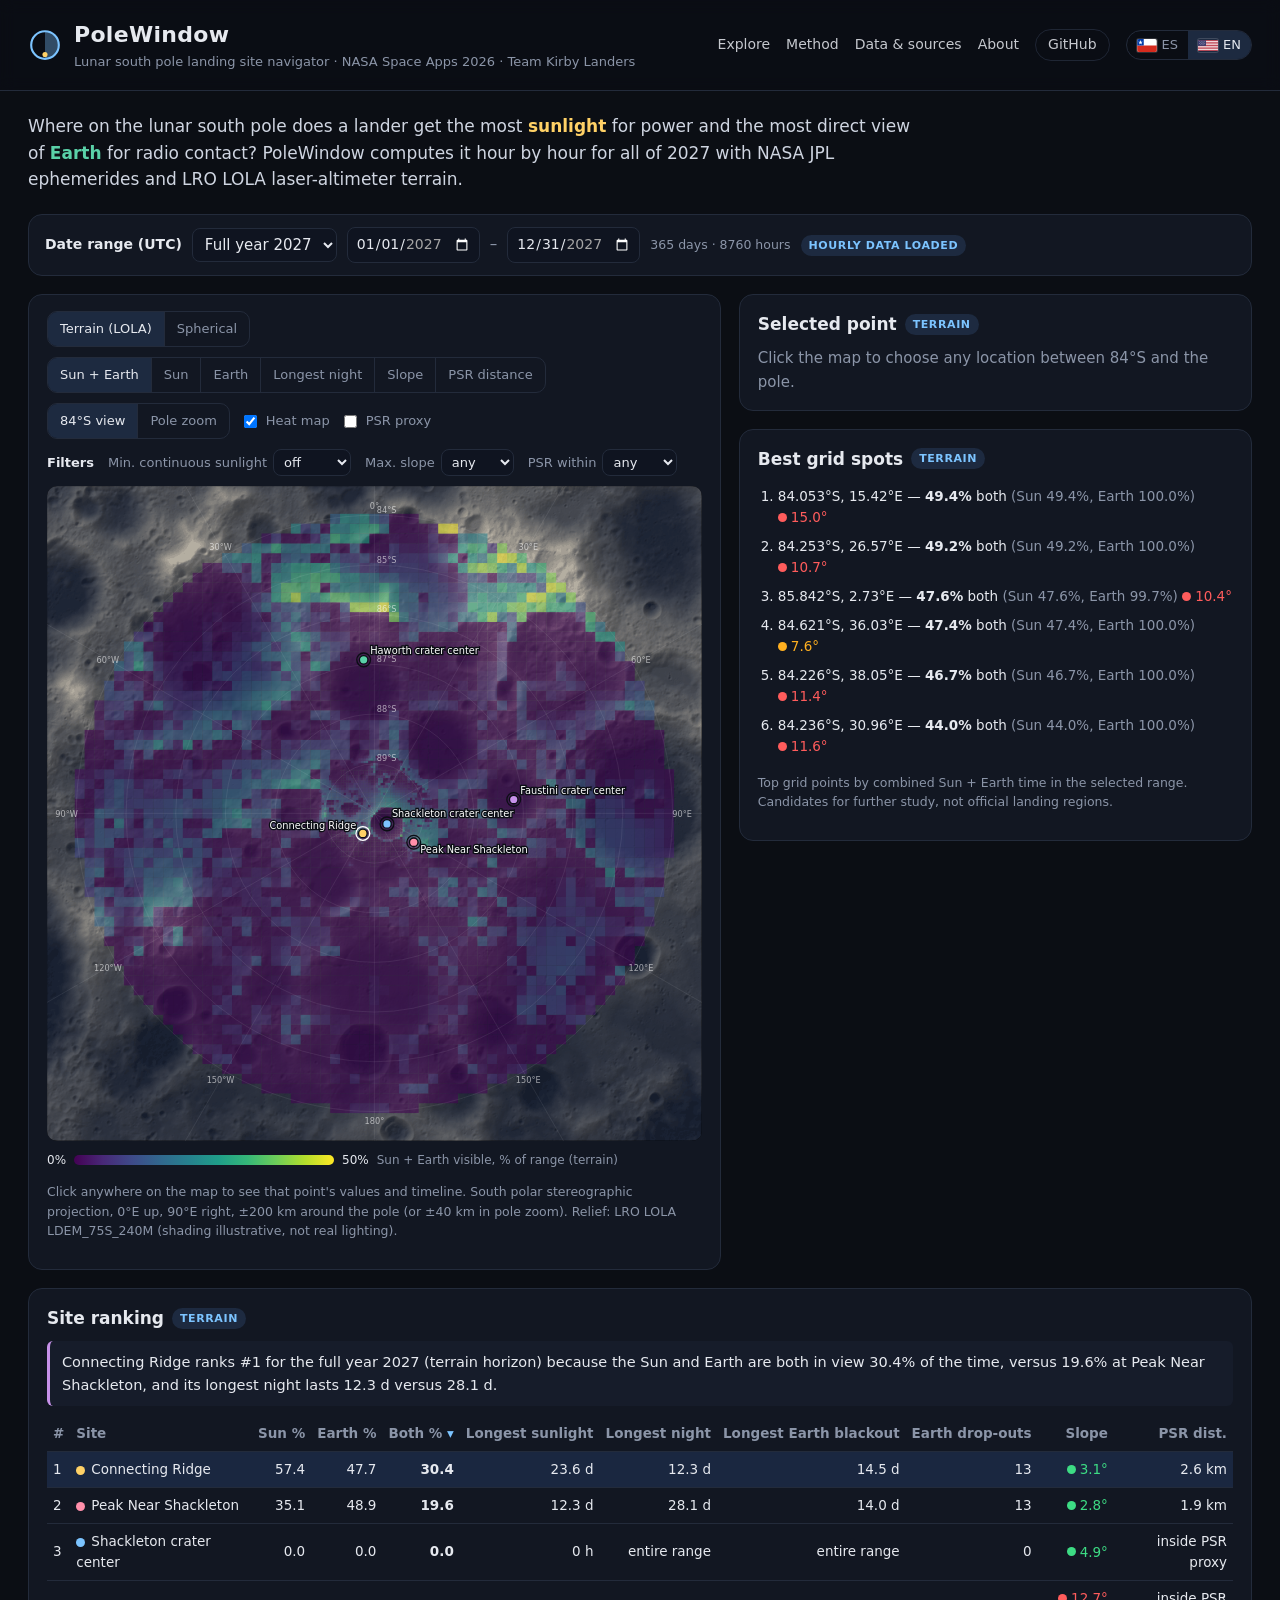
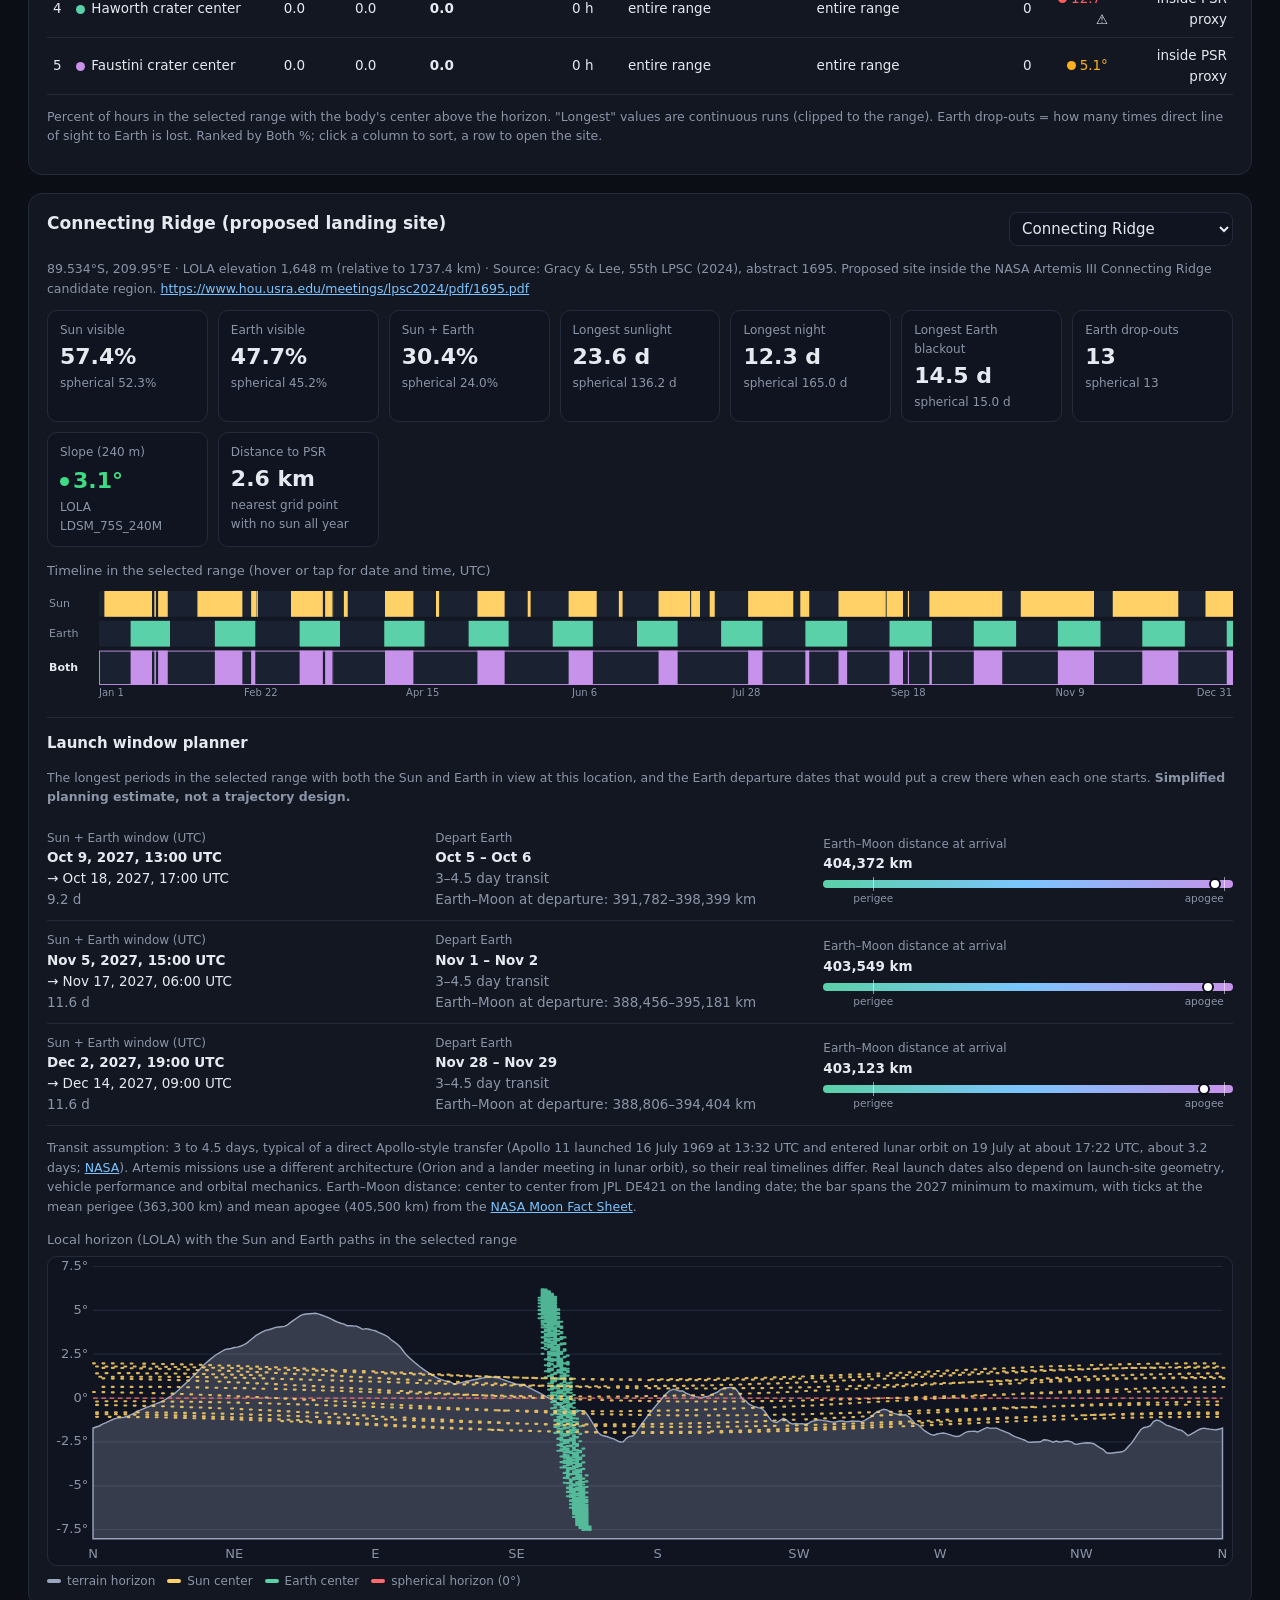
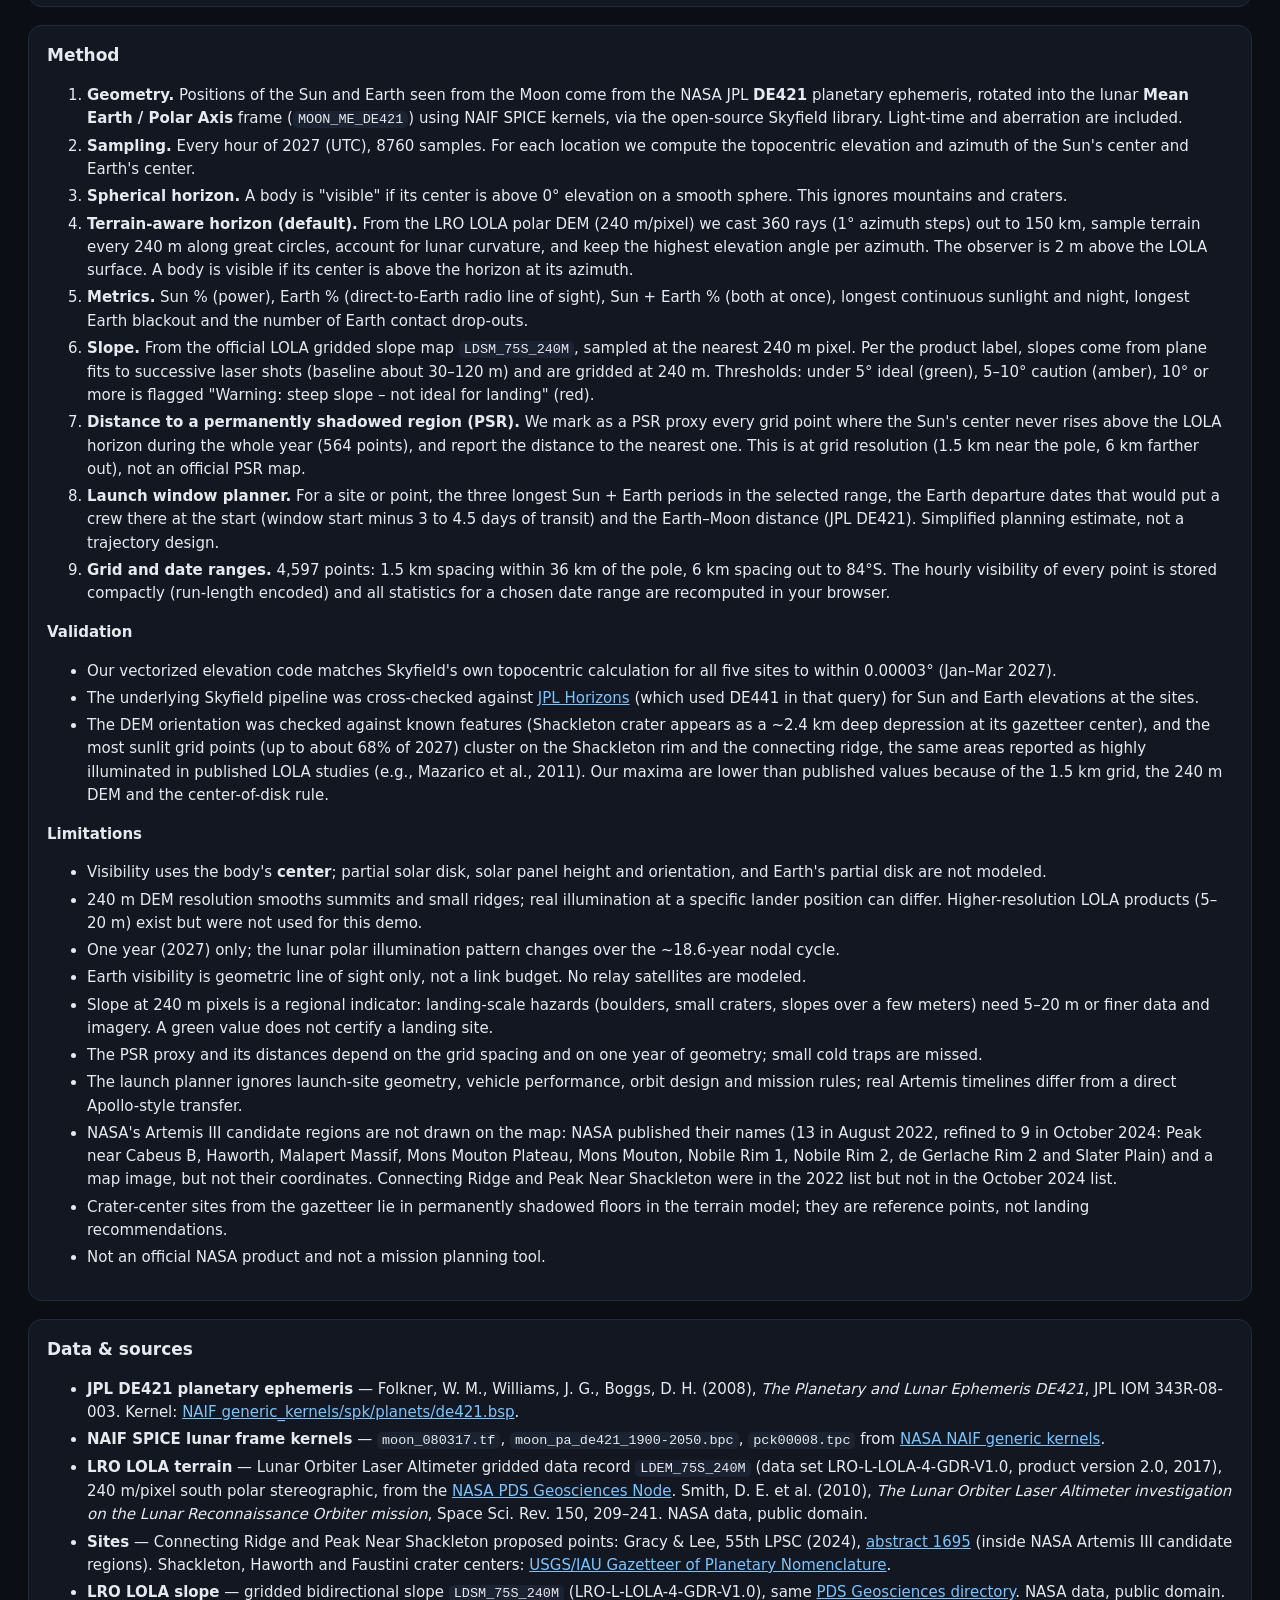
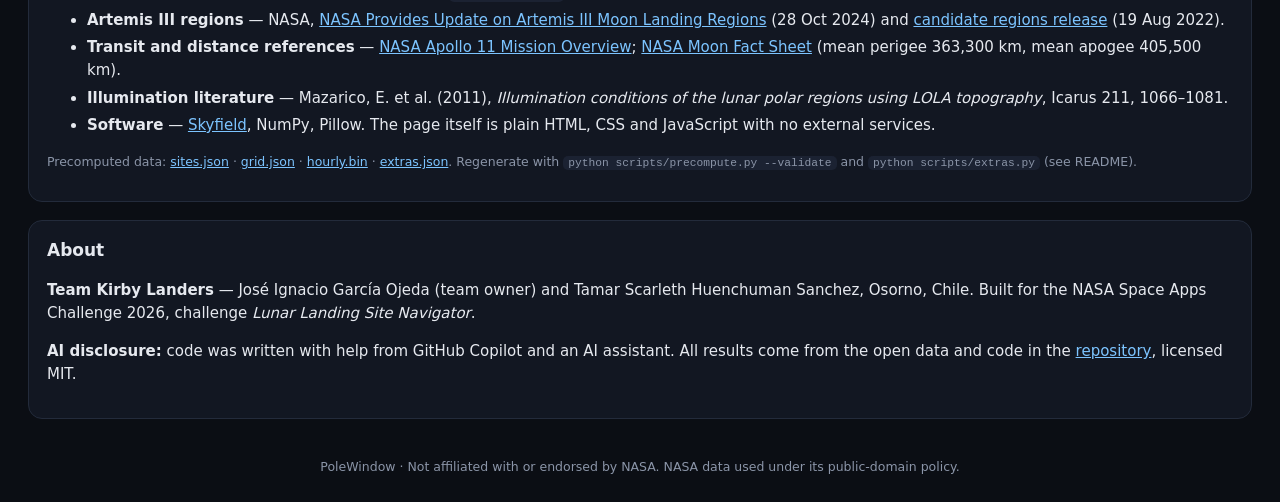
==== commit 170f2908: "Add launch window planner, LOLA slope check, PSR distance and filters - scripts/extras.py: LOLA LDSM" ====
--- a/index.html
+++ b/index.html
@@ -52,12 +52,25 @@
         <button data-metric="sun" data-i18n="kSun">Sun</button>
         <button data-metric="earth" data-i18n="kEarth">Earth</button>
         <button data-metric="dark" data-i18n="kDark">Longest night</button>
+        <button data-metric="slope" data-i18n="kSlope">Slope</button>
+        <button data-metric="psr" data-i18n="kPsr">PSR distance</button>
       </div>
       <div class="seg" role="group" aria-label="Zoom">
         <button data-zoom="full" class="on" data-i18n="zFull">84°S view</button>
         <button data-zoom="pole" data-i18n="zPole">Pole zoom</button>
       </div>
       <label class="chk"><input type="checkbox" id="heat" checked> <span data-i18n="heat">Heat map</span></label>
+      <label class="chk"><input type="checkbox" id="psrLayer"> <span data-i18n="psrLayer">PSR proxy</span></label>
+    </div>
+    <div class="filters">
+      <span class="ftitle" data-i18n="fTitle">Filters</span>
+      <label><span data-i18n="fSun">Min. continuous sunlight</span>
+        <select id="fSun"><option value="0" data-i18n="fOff">off</option><option value="3">≥ 3 d</option><option value="6">≥ 6 d</option><option value="7">≥ 7 d</option><option value="10">≥ 10 d</option></select></label>
+      <label><span data-i18n="fSlope">Max. slope</span>
+        <select id="fSlope"><option value="99" data-i18n="fAny">any</option><option value="5">&lt; 5°</option><option value="10">&lt; 10°</option></select></label>
+      <label><span data-i18n="fPsr">PSR within</span>
+        <select id="fPsr"><option value="999" data-i18n="fAny2">any</option><option value="5">5 km</option><option value="10">10 km</option><option value="20">20 km</option></select></label>
+      <span id="fCount" class="muted small"></span>
     </div>
     <div class="mapwrap">
       <svg id="map" viewBox="-200 -200 400 400" role="img" aria-label="South polar stereographic map of the lunar south pole">
@@ -65,6 +78,7 @@
         <image id="poleimg" href="assets/lola_hillshade_pole.png" x="-40.08" y="-40.08" width="80.16" height="80.16" preserveAspectRatio="none" style="display:none"/>
         <g id="heatlayer"></g>
         <g id="graticule"></g>
+        <g id="psrlayer" style="display:none"></g>
         <g id="sitelayer"></g>
         <g id="picklayer"></g>
       </svg>
@@ -103,6 +117,8 @@
         <th data-k="longest_dark_h" class="num" data-i18n="thLongDark">Longest night</th>
         <th data-k="longest_earth_outage_h" class="num" data-i18n="thBlackout">Longest Earth blackout</th>
         <th data-k="earth_interruptions" class="num" data-i18n="thDrops">Earth drop-outs</th>
+        <th data-k="slope_deg" class="num" data-i18n="thSlope">Slope</th>
+        <th data-k="psr_km" class="num" data-i18n="thPsr">PSR dist.</th>
       </tr></thead>
       <tbody></tbody>
     </table>
@@ -121,6 +137,12 @@
       <figcaption data-i18n="tlCap">Timeline in the selected range (hover or tap for date and time, UTC)</figcaption>
       <div class="bands big" id="dBands"><canvas></canvas><div class="btip" hidden></div></div>
     </figure>
+    <section class="planner" id="planner">
+      <h3 data-i18n="plTitle">Launch window planner</h3>
+      <p class="muted small" data-i18n-html="plIntro">The longest periods in the selected range with both the Sun and Earth in view at this location, and the Earth departure dates that would put a crew there when each one starts. <b>Simplified planning estimate, not a trajectory design.</b></p>
+      <div id="plBody"></div>
+      <p class="muted small" data-i18n-html="plNote">Transit assumption: 3 to 4.5 days, typical of a direct Apollo-style transfer (Apollo 11 launched 16 July 1969 at 13:32 UTC and entered lunar orbit on 19 July at about 17:22 UTC, about 3.2 days; <a href="https://www.nasa.gov/history/apollo-11-mission-overview/" target="_blank" rel="noopener">NASA</a>). Artemis missions use a different architecture (Orion and a lander meeting in lunar orbit), so their real timelines differ. Real launch dates also depend on launch-site geometry, vehicle performance and orbital mechanics. Earth–Moon distance: center to center from JPL DE421 on the landing date; the bar spans the 2027 minimum to maximum, with ticks at the mean perigee (363,300 km) and mean apogee (405,500 km) from the <a href="https://nssdc.gsfc.nasa.gov/planetary/factsheet/moonfact.html" target="_blank" rel="noopener">NASA Moon Fact Sheet</a>.</p>
+    </section>
     <figure id="hzFig">
       <figcaption data-i18n="hzCap">Local horizon (LOLA) with the Sun and Earth paths in the selected range</figcaption>
       <svg id="hz" viewBox="0 0 1000 260"></svg>
@@ -137,6 +159,9 @@
       <li><b>Spherical horizon.</b> A body is "visible" if its center is above 0° elevation on a smooth sphere. This ignores mountains and craters.</li>
       <li><b>Terrain-aware horizon (default).</b> From the LRO LOLA polar DEM (240 m/pixel) we cast 360 rays (1° azimuth steps) out to <span class="rayKm">150</span> km, sample terrain every 240 m along great circles, account for lunar curvature, and keep the highest elevation angle per azimuth. The observer is <span class="obsH">2</span> m above the LOLA surface. A body is visible if its center is above the horizon at its azimuth.</li>
       <li><b>Metrics.</b> Sun % (power), Earth % (direct-to-Earth radio line of sight), Sun + Earth % (both at once), longest continuous sunlight and night, longest Earth blackout and the number of Earth contact drop-outs.</li>
+      <li><b>Slope.</b> From the official LOLA gridded slope map <code>LDSM_75S_240M</code>, sampled at the nearest 240 m pixel. Per the product label, slopes come from plane fits to successive laser shots (baseline about 30–120 m) and are gridded at 240 m. Thresholds: under 5° ideal (green), 5–10° caution (amber), 10° or more is flagged "Warning: steep slope – not ideal for landing" (red).</li>
+      <li><b>Distance to a permanently shadowed region (PSR).</b> We mark as a PSR proxy every grid point where the Sun's center never rises above the LOLA horizon during the whole year (<span class="nPsr">—</span> points), and report the distance to the nearest one. This is at grid resolution (1.5 km near the pole, 6 km farther out), not an official PSR map.</li>
+      <li><b>Launch window planner.</b> For a site or point, the three longest Sun + Earth periods in the selected range, the Earth departure dates that would put a crew there at the start (window start minus 3 to 4.5 days of transit) and the Earth–Moon distance (JPL DE421). Simplified planning estimate, not a trajectory design.</li>
       <li><b>Grid and date ranges.</b> <span class="gridN">—</span> points: 1.5 km spacing within 36 km of the pole, 6 km spacing out to 84°S. The hourly visibility of every point is stored compactly (run-length encoded) and all statistics for a chosen date range are recomputed in your browser.</li>
     </ol>
     <h3>Validation</h3>
@@ -151,6 +176,10 @@
       <li>240 m DEM resolution smooths summits and small ridges; real illumination at a specific lander position can differ. Higher-resolution LOLA products (5–20 m) exist but were not used for this demo.</li>
       <li>One year (2027) only; the lunar polar illumination pattern changes over the ~18.6-year nodal cycle.</li>
       <li>Earth visibility is geometric line of sight only, not a link budget. No relay satellites are modeled.</li>
+      <li>Slope at 240 m pixels is a regional indicator: landing-scale hazards (boulders, small craters, slopes over a few meters) need 5–20 m or finer data and imagery. A green value does not certify a landing site.</li>
+      <li>The PSR proxy and its distances depend on the grid spacing and on one year of geometry; small cold traps are missed.</li>
+      <li>The launch planner ignores launch-site geometry, vehicle performance, orbit design and mission rules; real Artemis timelines differ from a direct Apollo-style transfer.</li>
+      <li>NASA's Artemis III candidate regions are not drawn on the map: NASA published their names (13 in August 2022, refined to 9 in October 2024: Peak near Cabeus B, Haworth, Malapert Massif, Mons Mouton Plateau, Mons Mouton, Nobile Rim 1, Nobile Rim 2, de Gerlache Rim 2 and Slater Plain) and a map image, but not their coordinates. Connecting Ridge and Peak Near Shackleton were in the 2022 list but not in the October 2024 list.</li>
       <li>Crater-center sites from the gazetteer lie in permanently shadowed floors in the terrain model; they are reference points, not landing recommendations.</li>
       <li>Not an official NASA product and not a mission planning tool.</li>
     </ul>
@@ -163,10 +192,13 @@
       <li><b>NAIF SPICE lunar frame kernels</b> — <code>moon_080317.tf</code>, <code>moon_pa_de421_1900-2050.bpc</code>, <code>pck00008.tpc</code> from <a href="https://naif.jpl.nasa.gov/pub/naif/generic_kernels/" target="_blank" rel="noopener">NASA NAIF generic kernels</a>.</li>
       <li><b>LRO LOLA terrain</b> — Lunar Orbiter Laser Altimeter gridded data record <code>LDEM_75S_240M</code> (data set LRO-L-LOLA-4-GDR-V1.0, product version 2.0, 2017), 240 m/pixel south polar stereographic, from the <a href="https://pds-geosciences.wustl.edu/lro/lro-l-lola-3-rdr-v1/lrolol_1xxx/data/lola_gdr/polar/img/" target="_blank" rel="noopener">NASA PDS Geosciences Node</a>. Smith, D. E. et al. (2010), <i>The Lunar Orbiter Laser Altimeter investigation on the Lunar Reconnaissance Orbiter mission</i>, Space Sci. Rev. 150, 209–241. NASA data, public domain.</li>
       <li><b>Sites</b> — Connecting Ridge and Peak Near Shackleton proposed points: Gracy &amp; Lee, 55th LPSC (2024), <a href="https://www.hou.usra.edu/meetings/lpsc2024/pdf/1695.pdf" target="_blank" rel="noopener">abstract 1695</a> (inside NASA Artemis III candidate regions). Shackleton, Haworth and Faustini crater centers: <a href="https://planetarynames.wr.usgs.gov/" target="_blank" rel="noopener">USGS/IAU Gazetteer of Planetary Nomenclature</a>.</li>
+      <li><b>LRO LOLA slope</b> — gridded bidirectional slope <code>LDSM_75S_240M</code> (LRO-L-LOLA-4-GDR-V1.0), same <a href="https://pds-geosciences.wustl.edu/lro/lro-l-lola-3-rdr-v1/lrolol_1xxx/data/lola_gdr/polar/img/" target="_blank" rel="noopener">PDS Geosciences directory</a>. NASA data, public domain.</li>
+      <li><b>Artemis III regions</b> — NASA, <a href="https://www.nasa.gov/news-release/nasa-provides-update-on-artemis-iii-moon-landing-regions/" target="_blank" rel="noopener">NASA Provides Update on Artemis III Moon Landing Regions</a> (28 Oct 2024) and <a href="https://www.nasa.gov/news-release/nasa-identifies-candidate-regions-for-landing-next-americans-on-moon/" target="_blank" rel="noopener">candidate regions release</a> (19 Aug 2022).</li>
+      <li><b>Transit and distance references</b> — <a href="https://www.nasa.gov/history/apollo-11-mission-overview/" target="_blank" rel="noopener">NASA Apollo 11 Mission Overview</a>; <a href="https://nssdc.gsfc.nasa.gov/planetary/factsheet/moonfact.html" target="_blank" rel="noopener">NASA Moon Fact Sheet</a> (mean perigee 363,300 km, mean apogee 405,500 km).</li>
       <li><b>Illumination literature</b> — Mazarico, E. et al. (2011), <i>Illumination conditions of the lunar polar regions using LOLA topography</i>, Icarus 211, 1066–1081.</li>
       <li><b>Software</b> — <a href="https://rhodesmill.org/skyfield/" target="_blank" rel="noopener">Skyfield</a>, NumPy, Pillow. The page itself is plain HTML, CSS and JavaScript with no external services.</li>
     </ul>
-    <p class="muted small">Precomputed data: <a href="data/sites.json">sites.json</a> · <a href="data/grid.json">grid.json</a> · <a href="data/hourly.bin">hourly.bin</a>. Regenerate with <code>python scripts/precompute.py --validate</code> (see README).</p>
+    <p class="muted small">Precomputed data: <a href="data/sites.json">sites.json</a> · <a href="data/grid.json">grid.json</a> · <a href="data/hourly.bin">hourly.bin</a> · <a href="data/extras.json">extras.json</a>. Regenerate with <code>python scripts/precompute.py --validate</code> and <code>python scripts/extras.py</code> (see README).</p>
   </section>
 
   <section class="card wide prose" id="about" data-i18n-html="about">
--- a/style.css
+++ b/style.css
@@ -99,3 +99,23 @@
 #hz{width:100%;height:auto;background:#0f1420;border:1px solid var(--line);border-radius:10px;display:block}
 #hz text{fill:var(--mut);font-size:11px}
 .grid>*{min-width:0}
+.filters{display:flex;flex-wrap:wrap;gap:6px 14px;align-items:center;margin:0 0 10px;font-size:13px;color:var(--mut)}
+.filters label{display:flex;gap:6px;align-items:center}
+.filters select{padding:4px 6px;font-size:13px}
+.ftitle{font-weight:600;color:var(--fg)}
+.sl{display:inline-flex;align-items:center;gap:4px;font-variant-numeric:tabular-nums;white-space:nowrap}
+.sl::before{content:"";width:9px;height:9px;border-radius:50%;background:currentColor}
+.sl.ok{color:#3ddc84}.sl.warn{color:#ffb020}.sl.bad{color:#ff5c5c}
+.warnbox{margin:8px 0 0;padding:7px 10px;border-radius:8px;background:#3a1717;color:#ffb3b3;font-size:13px;border:1px solid #6b2a2a}
+.cautionbox{margin:8px 0 0;padding:7px 10px;border-radius:8px;background:#33280f;color:#ffd58a;font-size:13px;border:1px solid #5c4716}
+tr.nomatch td{opacity:.45}
+.planner{margin-top:16px;padding-top:6px;border-top:1px solid var(--line)}
+.planner h3{margin:8px 0 4px}
+.plrow{display:grid;grid-template-columns:1.2fr 1.2fr 1.3fr;gap:10px;align-items:center;padding:10px 0;border-bottom:1px solid var(--line);font-size:13.5px}
+.plrow .l{color:var(--mut);font-size:12px}
+.dbar{position:relative;height:8px;border-radius:4px;background:linear-gradient(90deg,#5ad1a8,#7cc4ff 50%,#c792ea);margin:6px 0 2px}
+.dbar .dot{position:absolute;top:50%;width:12px;height:12px;border-radius:50%;background:#fff;border:2px solid #0b0e14;transform:translate(-50%,-50%)}
+.dbar-l{position:relative;height:14px;font-size:10.5px;color:var(--mut)}
+.dbar-l span{position:absolute;transform:translateX(-50%);white-space:nowrap}
+.legend .cat{display:inline-flex;align-items:center;gap:4px;margin-right:8px}
+@media (max-width:640px){.plrow{grid-template-columns:1fr}}
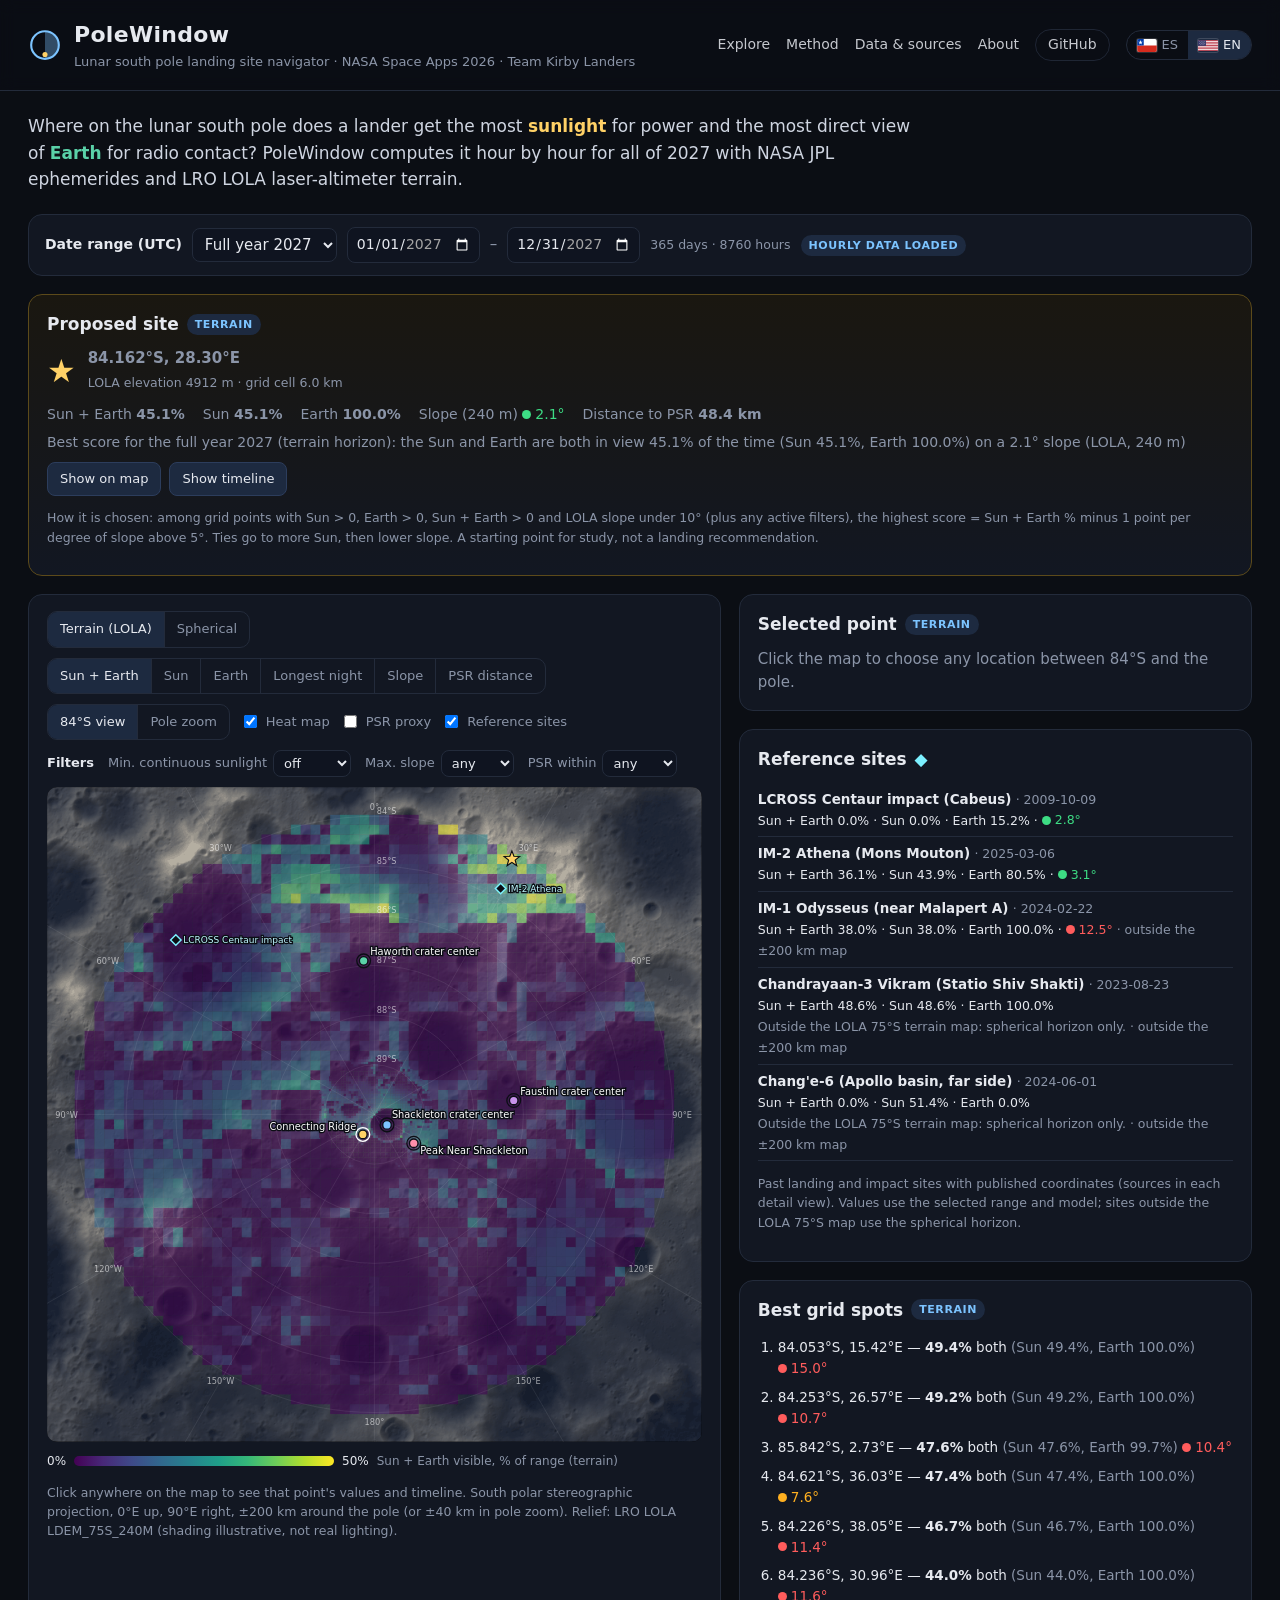
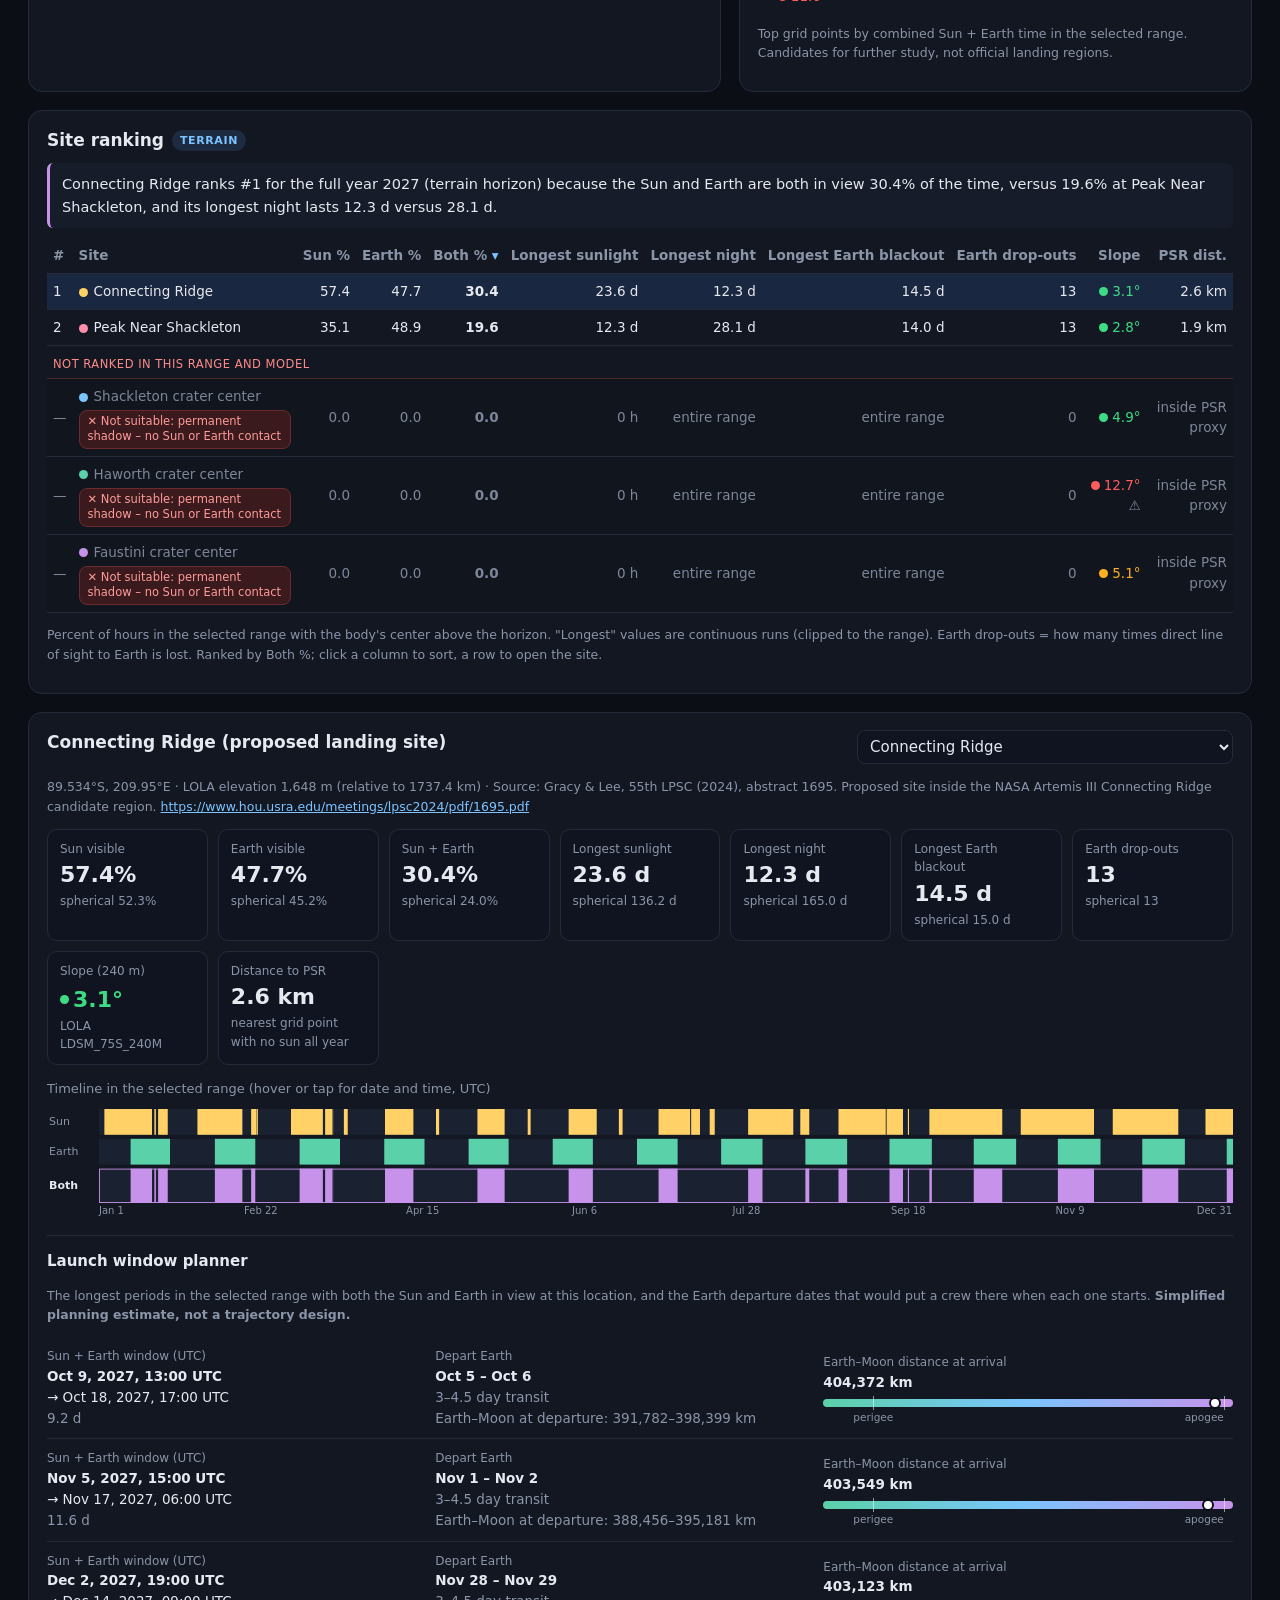
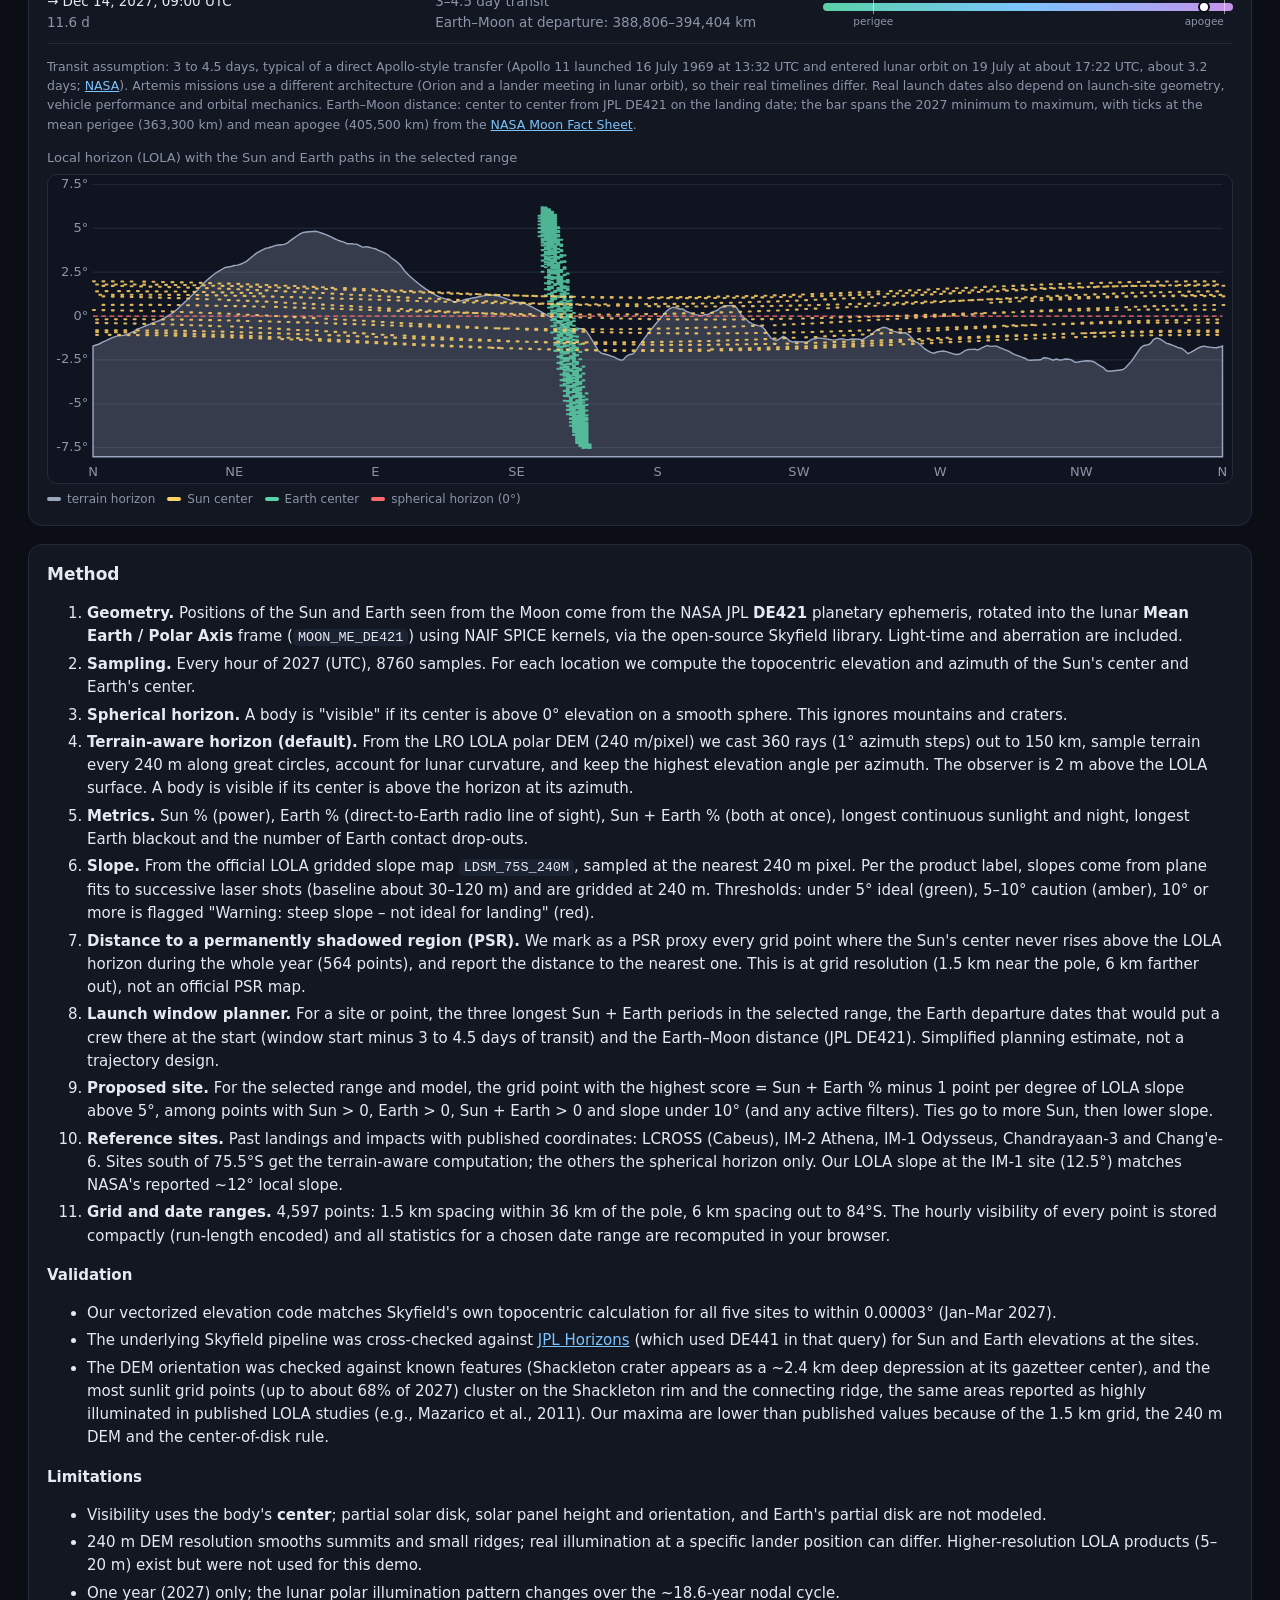
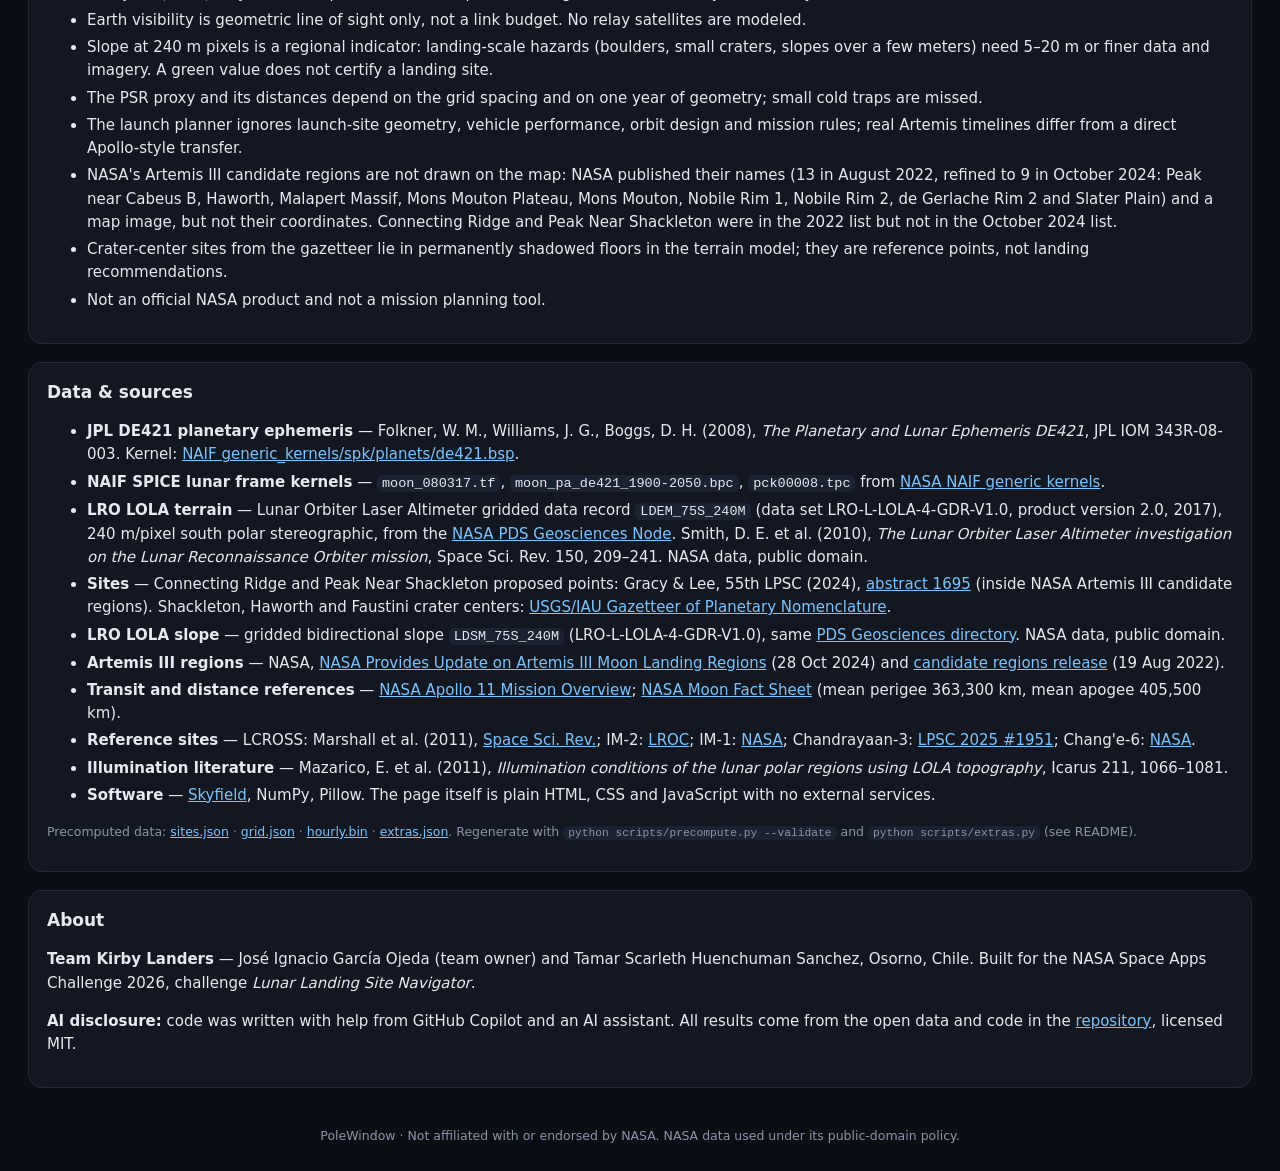
==== commit 1bacb2a1: "Add reference landing sites layer and proposed-site pick - scripts/refs.py: LCROSS, IM-2, IM-1, Chan" ====
--- a/index.html
+++ b/index.html
@@ -39,6 +39,12 @@
     <input type="date" id="d1" min="2027-01-01" max="2027-12-31" value="2027-12-31" aria-label="End date">
     <span id="rangeInfo" class="muted small"></span>
     <span id="loadState" class="pill warn" data-i18n="loading">Loading hourly data…</span>
+  </section>
+
+  <section class="card wide propcard" id="proposed">
+    <h2><span data-i18n="propTitle">Proposed site</span> <span class="pill methodPill">terrain</span></h2>
+    <div id="propBody" class="muted" data-i18n="loading2">Loading…</div>
+    <p class="muted small" data-i18n-html="propRule">How it is chosen: among grid points with Sun &gt; 0, Earth &gt; 0, Sun + Earth &gt; 0 and LOLA slope under 10° (plus any active filters), the highest score = Sun + Earth % minus 1 point per degree of slope above 5°. Ties go to more Sun, then lower slope. A starting point for study, not a landing recommendation.</p>
   </section>
 
   <section class="card mapcard">
@@ -61,6 +67,7 @@
       </div>
       <label class="chk"><input type="checkbox" id="heat" checked> <span data-i18n="heat">Heat map</span></label>
       <label class="chk"><input type="checkbox" id="psrLayer"> <span data-i18n="psrLayer">PSR proxy</span></label>
+      <label class="chk"><input type="checkbox" id="refLayer" checked> <span data-i18n="refLayer">Reference sites</span></label>
     </div>
     <div class="filters">
       <span class="ftitle" data-i18n="fTitle">Filters</span>
@@ -79,7 +86,9 @@
         <g id="heatlayer"></g>
         <g id="graticule"></g>
         <g id="psrlayer" style="display:none"></g>
+        <g id="reflayer"></g>
         <g id="sitelayer"></g>
+        <g id="starlayer"></g>
         <g id="picklayer"></g>
       </svg>
       <div id="tip" class="tip" hidden></div>
@@ -94,6 +103,12 @@
       <div id="pickBody" class="muted" data-i18n="pickEmpty">Click the map to choose any location between 84°S and the pole.</div>
       <div class="bands" id="pickBands" hidden><canvas></canvas><div class="btip" hidden></div></div>
       <button id="pickOpen" class="linkbtn" hidden data-i18n="pickOpen">Open full detail ↓</button>
+    </section>
+
+    <section class="card">
+      <h2><span data-i18n="refTitle">Reference sites</span> <span class="refkey">◆</span></h2>
+      <ul id="refList" class="reflist"></ul>
+      <p class="muted small" data-i18n="refNote">Past landing and impact sites with published coordinates (sources in each detail view). Values use the selected range and model; sites outside the LOLA 75°S map use the spherical horizon.</p>
     </section>
 
     <section class="card">
@@ -162,6 +177,8 @@
       <li><b>Slope.</b> From the official LOLA gridded slope map <code>LDSM_75S_240M</code>, sampled at the nearest 240 m pixel. Per the product label, slopes come from plane fits to successive laser shots (baseline about 30–120 m) and are gridded at 240 m. Thresholds: under 5° ideal (green), 5–10° caution (amber), 10° or more is flagged "Warning: steep slope – not ideal for landing" (red).</li>
       <li><b>Distance to a permanently shadowed region (PSR).</b> We mark as a PSR proxy every grid point where the Sun's center never rises above the LOLA horizon during the whole year (<span class="nPsr">—</span> points), and report the distance to the nearest one. This is at grid resolution (1.5 km near the pole, 6 km farther out), not an official PSR map.</li>
       <li><b>Launch window planner.</b> For a site or point, the three longest Sun + Earth periods in the selected range, the Earth departure dates that would put a crew there at the start (window start minus 3 to 4.5 days of transit) and the Earth–Moon distance (JPL DE421). Simplified planning estimate, not a trajectory design.</li>
+      <li><b>Proposed site.</b> For the selected range and model, the grid point with the highest score = Sun + Earth % minus 1 point per degree of LOLA slope above 5°, among points with Sun &gt; 0, Earth &gt; 0, Sun + Earth &gt; 0 and slope under 10° (and any active filters). Ties go to more Sun, then lower slope.</li>
+      <li><b>Reference sites.</b> Past landings and impacts with published coordinates: LCROSS (Cabeus), IM-2 Athena, IM-1 Odysseus, Chandrayaan-3 and Chang'e-6. Sites south of 75.5°S get the terrain-aware computation; the others the spherical horizon only. Our LOLA slope at the IM-1 site (12.5°) matches NASA's reported ~12° local slope.</li>
       <li><b>Grid and date ranges.</b> <span class="gridN">—</span> points: 1.5 km spacing within 36 km of the pole, 6 km spacing out to 84°S. The hourly visibility of every point is stored compactly (run-length encoded) and all statistics for a chosen date range are recomputed in your browser.</li>
     </ol>
     <h3>Validation</h3>
@@ -195,6 +212,7 @@
       <li><b>LRO LOLA slope</b> — gridded bidirectional slope <code>LDSM_75S_240M</code> (LRO-L-LOLA-4-GDR-V1.0), same <a href="https://pds-geosciences.wustl.edu/lro/lro-l-lola-3-rdr-v1/lrolol_1xxx/data/lola_gdr/polar/img/" target="_blank" rel="noopener">PDS Geosciences directory</a>. NASA data, public domain.</li>
       <li><b>Artemis III regions</b> — NASA, <a href="https://www.nasa.gov/news-release/nasa-provides-update-on-artemis-iii-moon-landing-regions/" target="_blank" rel="noopener">NASA Provides Update on Artemis III Moon Landing Regions</a> (28 Oct 2024) and <a href="https://www.nasa.gov/news-release/nasa-identifies-candidate-regions-for-landing-next-americans-on-moon/" target="_blank" rel="noopener">candidate regions release</a> (19 Aug 2022).</li>
       <li><b>Transit and distance references</b> — <a href="https://www.nasa.gov/history/apollo-11-mission-overview/" target="_blank" rel="noopener">NASA Apollo 11 Mission Overview</a>; <a href="https://nssdc.gsfc.nasa.gov/planetary/factsheet/moonfact.html" target="_blank" rel="noopener">NASA Moon Fact Sheet</a> (mean perigee 363,300 km, mean apogee 405,500 km).</li>
+      <li><b>Reference sites</b> — LCROSS: Marshall et al. (2011), <a href="https://doi.org/10.1007/s11214-011-9765-0" target="_blank" rel="noopener">Space Sci. Rev.</a>; IM-2: <a href="https://lroc.im-ldi.com/images/1408" target="_blank" rel="noopener">LROC</a>; IM-1: <a href="https://www.nasa.gov/missions/lro/nasas-lro-images-intuitive-machines-odysseus-lander/" target="_blank" rel="noopener">NASA</a>; Chandrayaan-3: <a href="https://www.hou.usra.edu/meetings/lpsc2025/pdf/1951.pdf" target="_blank" rel="noopener">LPSC 2025 #1951</a>; Chang'e-6: <a href="https://www.nasa.gov/centers-and-facilities/goddard/nasas-lro-spots-chinas-change-6-spacecraft-on-lunar-far-side/" target="_blank" rel="noopener">NASA</a>.</li>
       <li><b>Illumination literature</b> — Mazarico, E. et al. (2011), <i>Illumination conditions of the lunar polar regions using LOLA topography</i>, Icarus 211, 1066–1081.</li>
       <li><b>Software</b> — <a href="https://rhodesmill.org/skyfield/" target="_blank" rel="noopener">Skyfield</a>, NumPy, Pillow. The page itself is plain HTML, CSS and JavaScript with no external services.</li>
     </ul>
--- a/style.css
+++ b/style.css
@@ -119,3 +119,27 @@
 .dbar-l span{position:absolute;transform:translateX(-50%);white-space:nowrap}
 .legend .cat{display:inline-flex;align-items:center;gap:4px;margin-right:8px}
 @media (max-width:640px){.plrow{grid-template-columns:1fr}}
+
+tr.unsuit td{color:#7d8698;background:#11151e}
+tr.unsuit td b{color:#7d8698}
+tr.sep td{padding:10px 6px 4px;font-size:11.5px;text-transform:uppercase;letter-spacing:.5px;color:#ff8a8a;border-bottom:1px solid #4a2626;cursor:default}
+tr.sep:hover{background:none}
+.nosuit{display:inline-block;margin-top:3px;padding:3px 8px;border-radius:8px;line-height:1.35;background:#3a1a1d;color:#ff9a9a;border:1px solid #6b2a2f;font-size:11.5px;white-space:normal}
+.unsuitbox{margin:8px 0 0;padding:7px 10px;border-radius:8px;background:#2a1418;color:#ff9a9a;font-size:13px;border:1px solid #6b2a2f}
+#rank td:nth-child(2){min-width:200px}
+
+.propcard{border-color:#5c4a1a;background:linear-gradient(180deg,#1a1710,#121722)}
+.prophead{display:flex;gap:12px;align-items:center}
+.bigstar{font-size:32px;color:#ffd166;line-height:1}
+.propvals{display:flex;flex-wrap:wrap;gap:6px 18px;margin:10px 0 6px;font-size:14px}
+.propwhy{margin:6px 0 8px;font-size:14px}
+.propbtns{display:flex;gap:8px;flex-wrap:wrap}
+.btn{background:#1d2a40;color:var(--fg);border:1px solid #2c3d5c;border-radius:8px;padding:6px 12px;font:inherit;font-size:13px;cursor:pointer}
+.btn:hover{border-color:var(--acc)}
+.reflist{list-style:none;margin:0;padding:0;font-size:13.5px}
+.reflist li{padding:6px 0;border-bottom:1px solid var(--line);cursor:pointer}
+.reflist li:hover b{color:var(--acc)}
+.refkey{color:#7cf0ff}
+.ref{cursor:pointer}
+.ref text{fill:#bff7ff;paint-order:stroke;stroke:#0b0e14;pointer-events:none}
+.star{cursor:pointer}
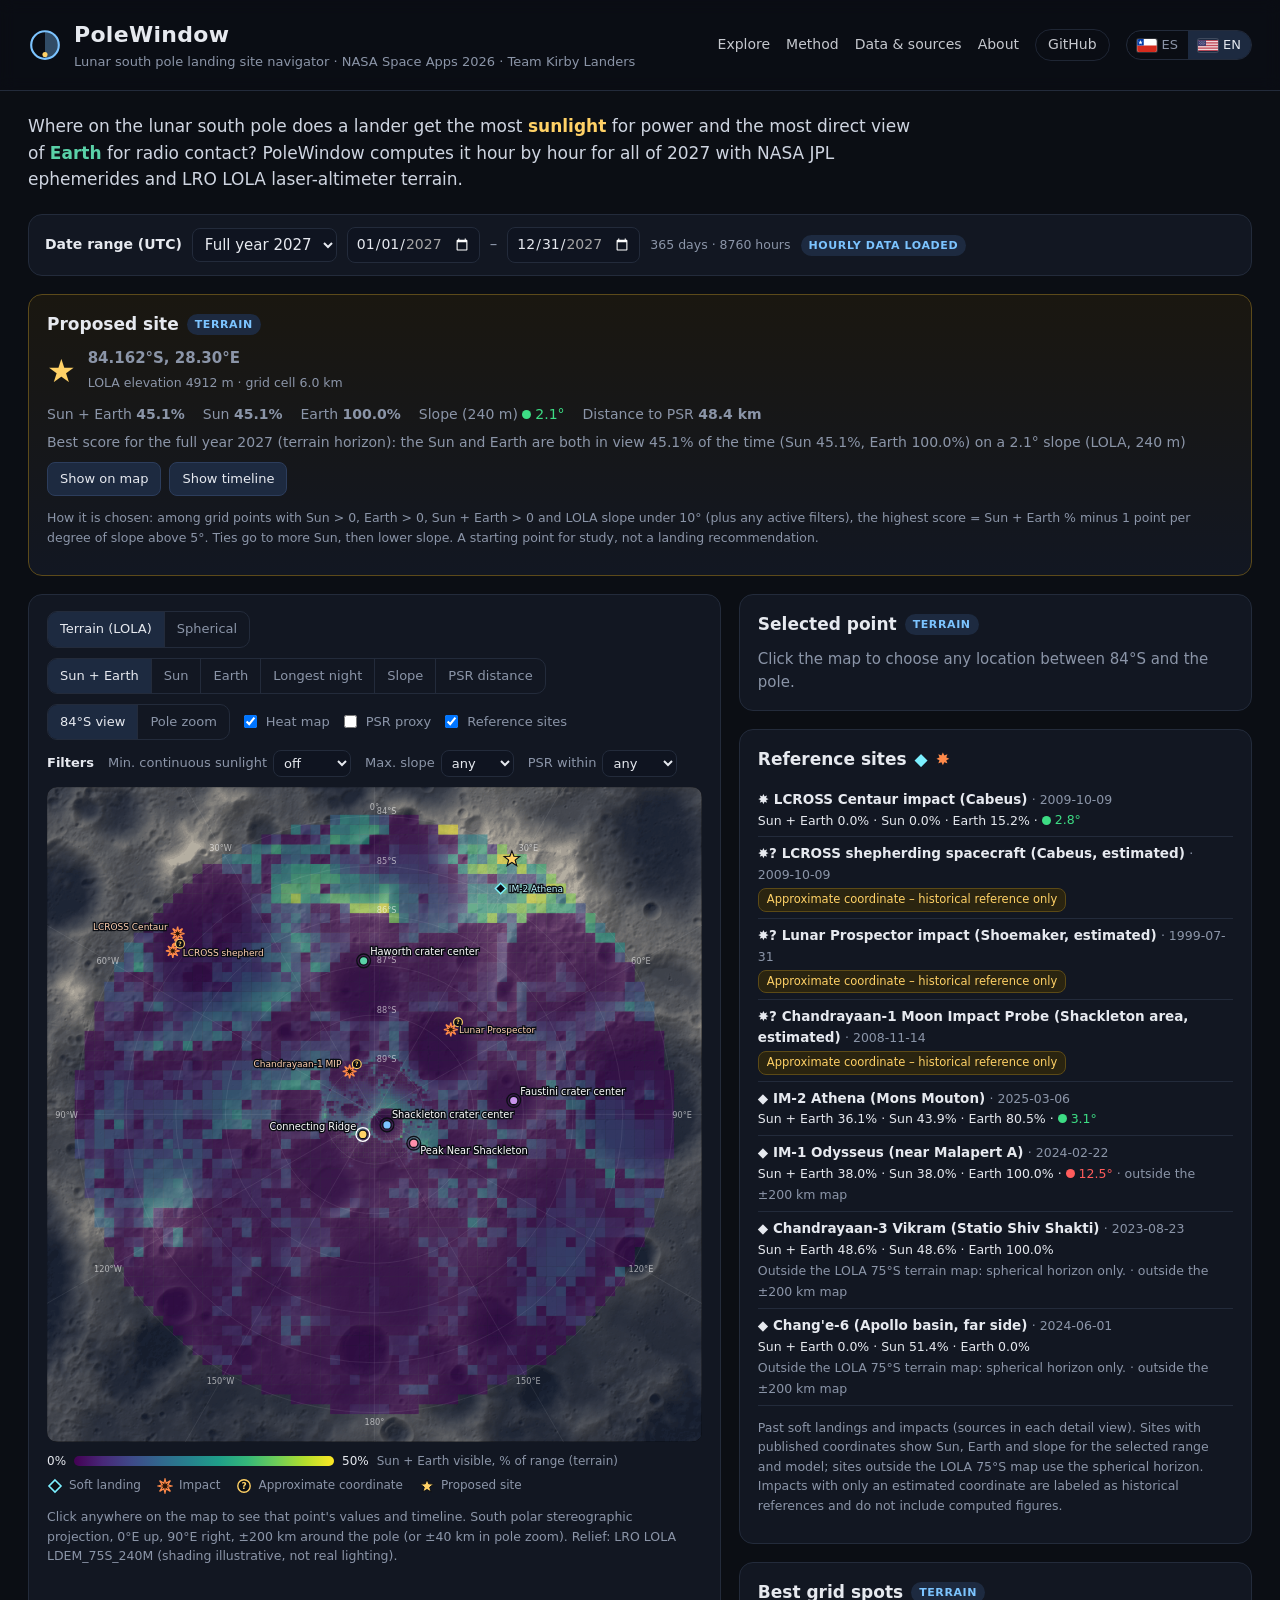
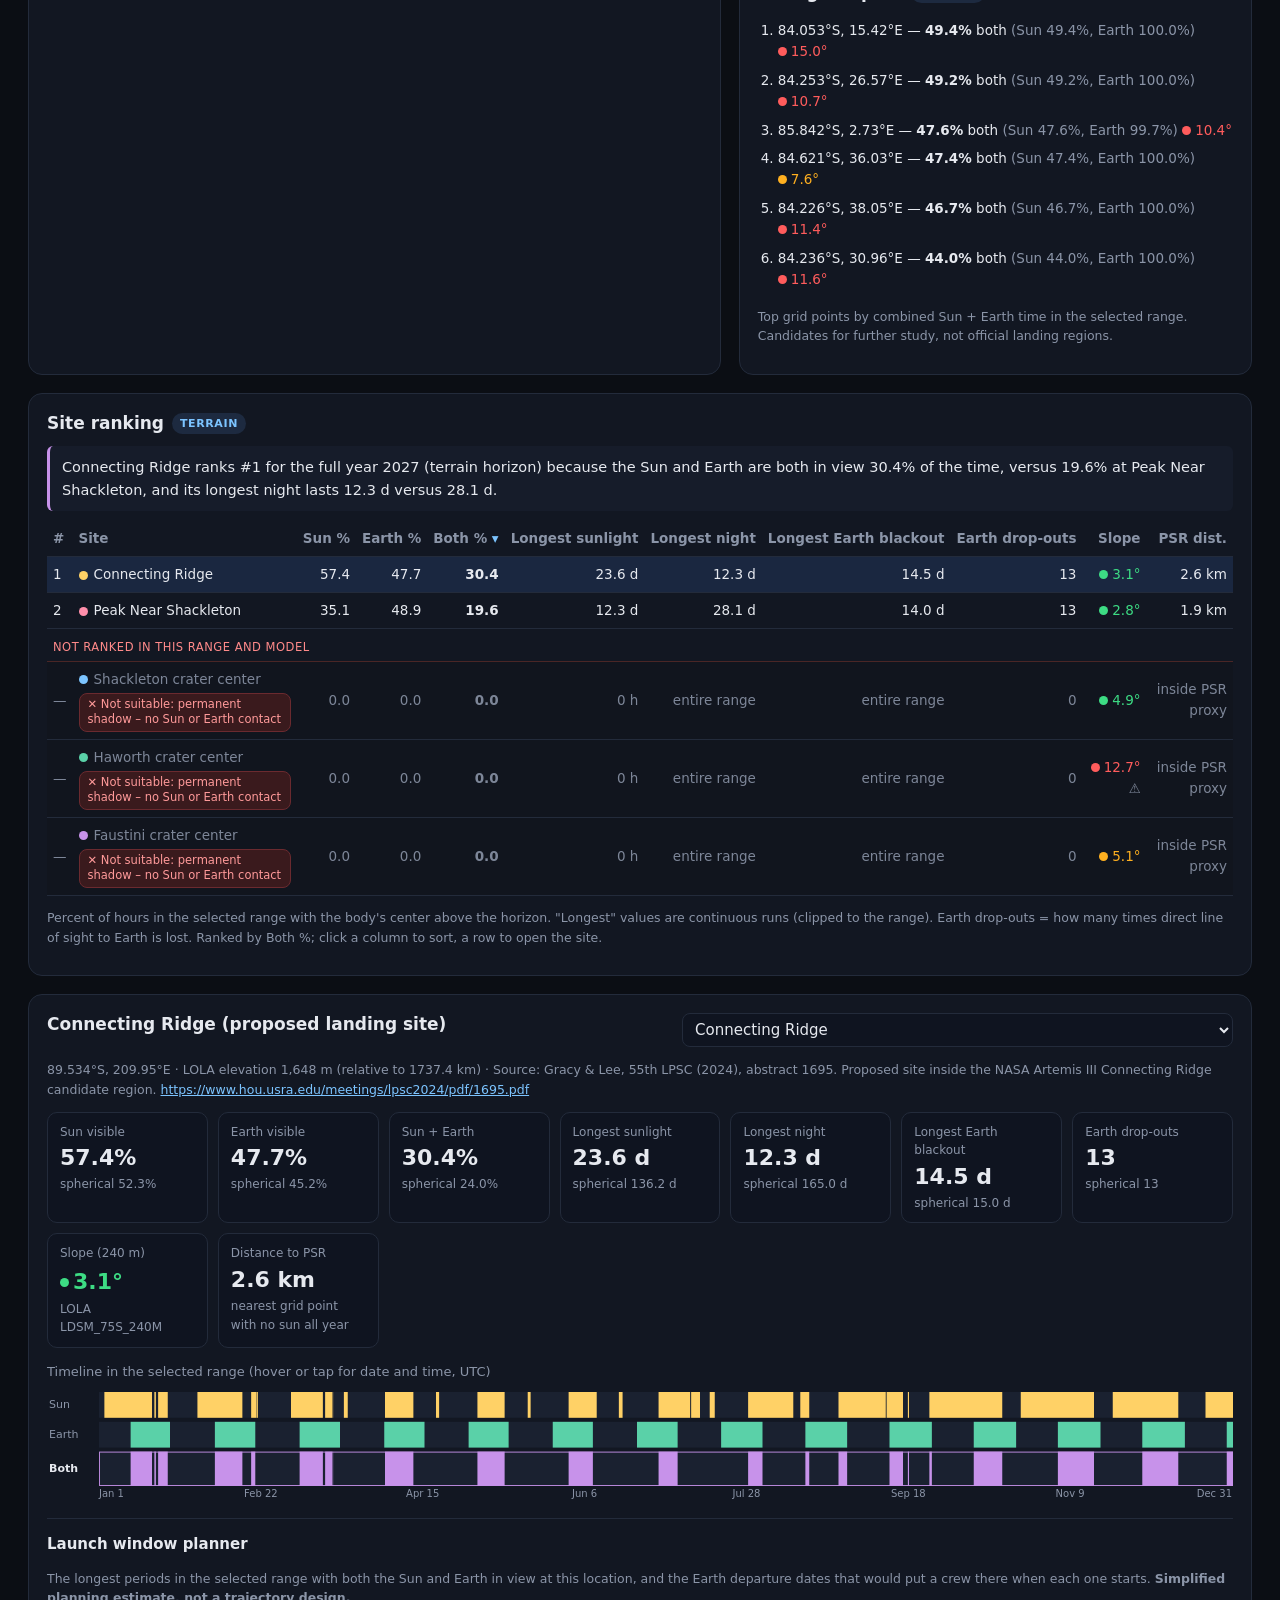
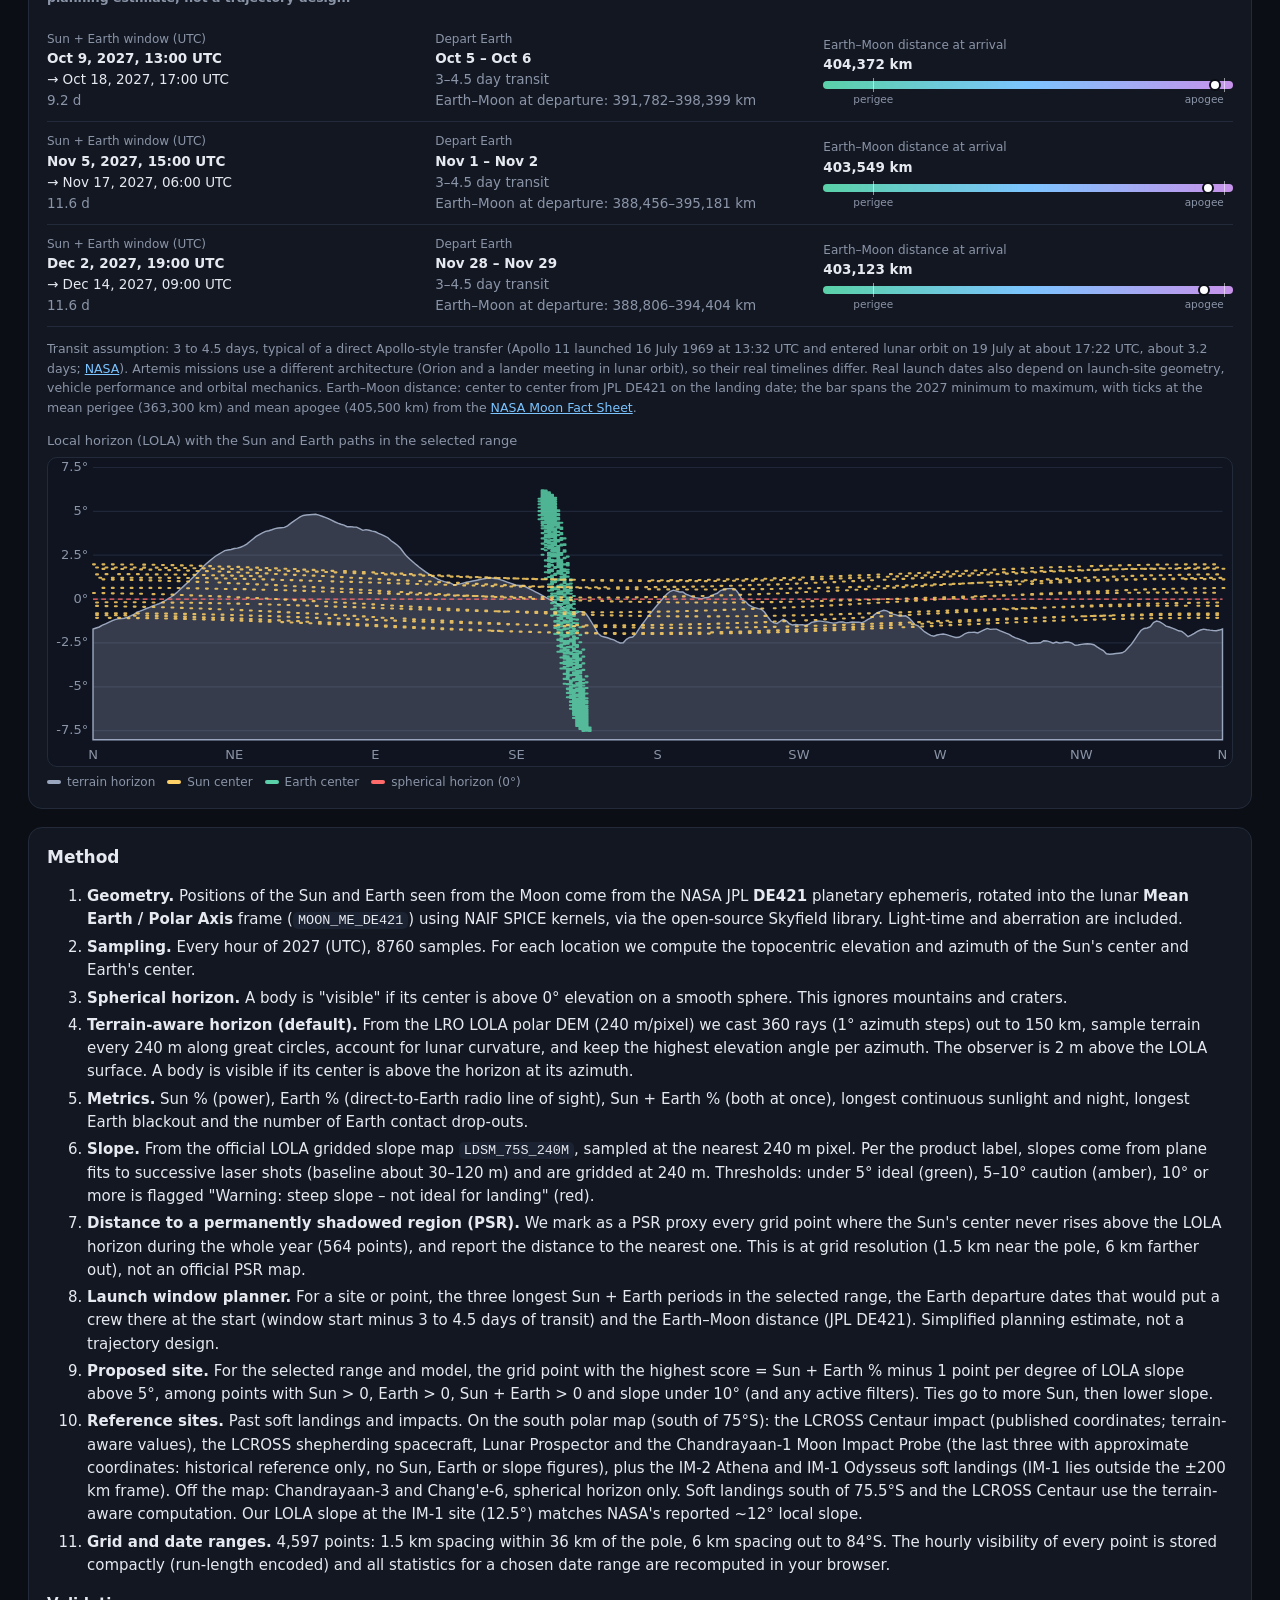
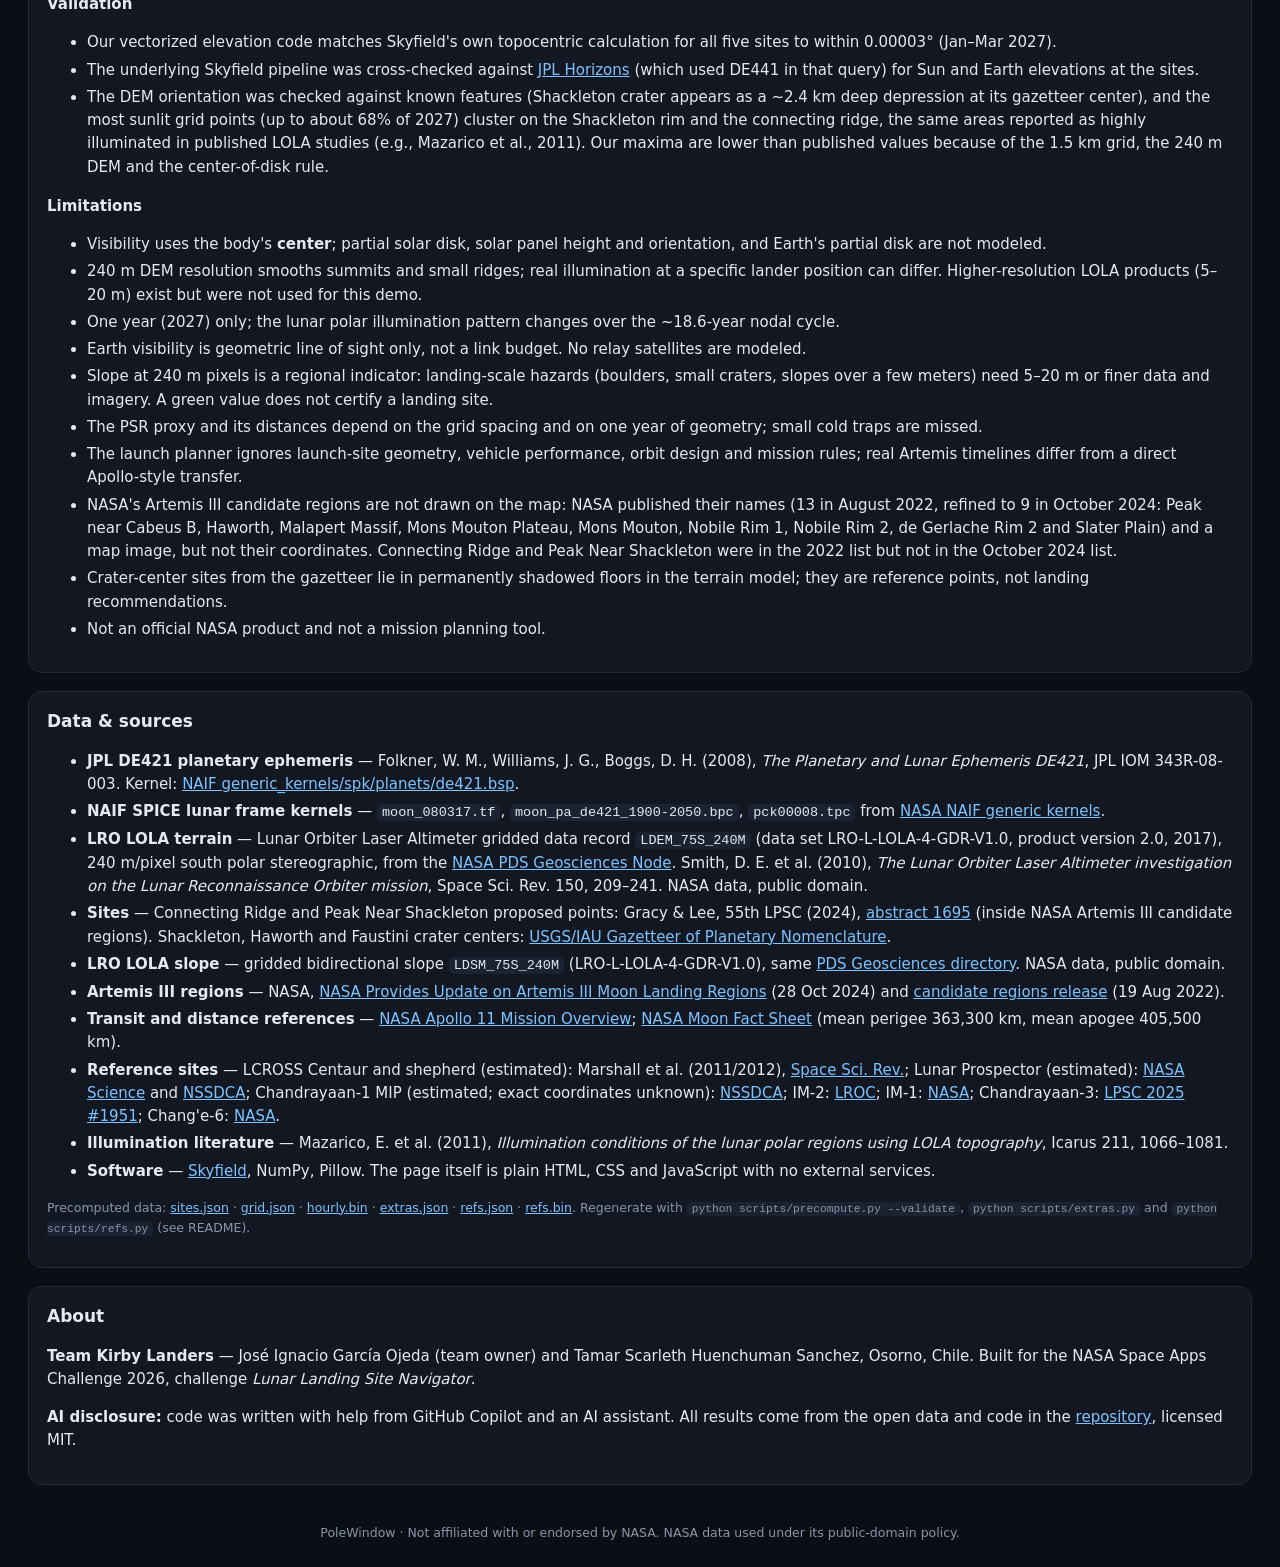
==== commit c6db5f7c: "Add polar impact icons and estimated historical crash sites Show published-coordinate impacts with a" ====
--- a/index.html
+++ b/index.html
@@ -94,6 +94,12 @@
       <div id="tip" class="tip" hidden></div>
     </div>
     <div class="legend"><span id="legLo">0%</span><div id="legBar" class="bar"></div><span id="legHi">100%</span><span id="legLabel" class="muted"></span></div>
+    <div class="symleg" id="symLegend">
+      <span class="cat"><svg viewBox="0 0 16 16" aria-hidden="true"><path d="M8 2L14 8L8 14L2 8Z" fill="#0b0e14" stroke="#7cf0ff" stroke-width="1.6"/></svg><span data-i18n="legLanding">Soft landing</span></span>
+      <span class="cat"><svg viewBox="0 0 16 16" aria-hidden="true"><path d="M8 1L9.15 5.35L13.41 2.59L10.65 6.85L15 8L10.65 9.15L13.41 13.41L9.15 10.65L8 15L6.85 10.65L2.59 13.41L5.35 9.15L1 8L5.35 6.85L2.59 2.59L6.85 5.35Z" fill="#2a1408" stroke="#ff8a4a" stroke-width="1.2"/></svg><span data-i18n="legImpact">Impact</span></span>
+      <span class="cat"><svg viewBox="0 0 16 16" aria-hidden="true"><circle cx="8" cy="8" r="6.2" fill="#0b0e14" stroke="#ffd166" stroke-width="1.4"/><text x="8" y="11.2" text-anchor="middle" font-size="9" font-weight="700" fill="#ffd166" font-family="system-ui,sans-serif">?</text></svg><span data-i18n="legApprox">Approximate coordinate</span></span>
+      <span class="cat"><svg viewBox="0 0 16 16" aria-hidden="true"><path d="M8 1.2L9.7 5.8L14.7 6.1L10.7 9.2L12.2 14L8 11.5L3.8 14L5.3 9.2L1.3 6.1L6.3 5.8Z" fill="#ffd166" stroke="#0b0e14" stroke-width="1"/></svg><span data-i18n="legProposed">Proposed site</span></span>
+    </div>
     <p class="muted small" data-i18n="mapNote">Click anywhere on the map to see that point's values and timeline. South polar stereographic projection, 0°E up, 90°E right, ±200 km around the pole (or ±40 km in pole zoom). Relief: LRO LOLA LDEM_75S_240M (shading illustrative, not real lighting).</p>
   </section>
 
@@ -106,9 +112,9 @@
     </section>
 
     <section class="card">
-      <h2><span data-i18n="refTitle">Reference sites</span> <span class="refkey">◆</span></h2>
+      <h2><span data-i18n="refTitle">Reference sites</span> <span class="refkey">◆</span> <span class="refkey impact">✸</span></h2>
       <ul id="refList" class="reflist"></ul>
-      <p class="muted small" data-i18n="refNote">Past landing and impact sites with published coordinates (sources in each detail view). Values use the selected range and model; sites outside the LOLA 75°S map use the spherical horizon.</p>
+      <p class="muted small" data-i18n="refNote">Past soft landings and impacts (sources in each detail view). Sites with published coordinates show Sun, Earth and slope for the selected range and model; sites outside the LOLA 75°S map use the spherical horizon. Impacts with only an estimated coordinate are labeled as historical references and do not include computed figures.</p>
     </section>
 
     <section class="card">
@@ -148,7 +154,7 @@
     </div>
     <p id="dMeta" class="muted small"></p>
     <div class="stats" id="dStats"></div>
-    <figure>
+    <figure id="dBandsFig">
       <figcaption data-i18n="tlCap">Timeline in the selected range (hover or tap for date and time, UTC)</figcaption>
       <div class="bands big" id="dBands"><canvas></canvas><div class="btip" hidden></div></div>
     </figure>
@@ -178,7 +184,7 @@
       <li><b>Distance to a permanently shadowed region (PSR).</b> We mark as a PSR proxy every grid point where the Sun's center never rises above the LOLA horizon during the whole year (<span class="nPsr">—</span> points), and report the distance to the nearest one. This is at grid resolution (1.5 km near the pole, 6 km farther out), not an official PSR map.</li>
       <li><b>Launch window planner.</b> For a site or point, the three longest Sun + Earth periods in the selected range, the Earth departure dates that would put a crew there at the start (window start minus 3 to 4.5 days of transit) and the Earth–Moon distance (JPL DE421). Simplified planning estimate, not a trajectory design.</li>
       <li><b>Proposed site.</b> For the selected range and model, the grid point with the highest score = Sun + Earth % minus 1 point per degree of LOLA slope above 5°, among points with Sun &gt; 0, Earth &gt; 0, Sun + Earth &gt; 0 and slope under 10° (and any active filters). Ties go to more Sun, then lower slope.</li>
-      <li><b>Reference sites.</b> Past landings and impacts with published coordinates: LCROSS (Cabeus), IM-2 Athena, IM-1 Odysseus, Chandrayaan-3 and Chang'e-6. Sites south of 75.5°S get the terrain-aware computation; the others the spherical horizon only. Our LOLA slope at the IM-1 site (12.5°) matches NASA's reported ~12° local slope.</li>
+      <li><b>Reference sites.</b> Past soft landings and impacts. On the south polar map (south of 75°S): the LCROSS Centaur impact (published coordinates; terrain-aware values), the LCROSS shepherding spacecraft, Lunar Prospector and the Chandrayaan-1 Moon Impact Probe (the last three with approximate coordinates: historical reference only, no Sun, Earth or slope figures), plus the IM-2 Athena and IM-1 Odysseus soft landings (IM-1 lies outside the ±200 km frame). Off the map: Chandrayaan-3 and Chang'e-6, spherical horizon only. Soft landings south of 75.5°S and the LCROSS Centaur use the terrain-aware computation. Our LOLA slope at the IM-1 site (12.5°) matches NASA's reported ~12° local slope.</li>
       <li><b>Grid and date ranges.</b> <span class="gridN">—</span> points: 1.5 km spacing within 36 km of the pole, 6 km spacing out to 84°S. The hourly visibility of every point is stored compactly (run-length encoded) and all statistics for a chosen date range are recomputed in your browser.</li>
     </ol>
     <h3>Validation</h3>
@@ -212,11 +218,11 @@
       <li><b>LRO LOLA slope</b> — gridded bidirectional slope <code>LDSM_75S_240M</code> (LRO-L-LOLA-4-GDR-V1.0), same <a href="https://pds-geosciences.wustl.edu/lro/lro-l-lola-3-rdr-v1/lrolol_1xxx/data/lola_gdr/polar/img/" target="_blank" rel="noopener">PDS Geosciences directory</a>. NASA data, public domain.</li>
       <li><b>Artemis III regions</b> — NASA, <a href="https://www.nasa.gov/news-release/nasa-provides-update-on-artemis-iii-moon-landing-regions/" target="_blank" rel="noopener">NASA Provides Update on Artemis III Moon Landing Regions</a> (28 Oct 2024) and <a href="https://www.nasa.gov/news-release/nasa-identifies-candidate-regions-for-landing-next-americans-on-moon/" target="_blank" rel="noopener">candidate regions release</a> (19 Aug 2022).</li>
       <li><b>Transit and distance references</b> — <a href="https://www.nasa.gov/history/apollo-11-mission-overview/" target="_blank" rel="noopener">NASA Apollo 11 Mission Overview</a>; <a href="https://nssdc.gsfc.nasa.gov/planetary/factsheet/moonfact.html" target="_blank" rel="noopener">NASA Moon Fact Sheet</a> (mean perigee 363,300 km, mean apogee 405,500 km).</li>
-      <li><b>Reference sites</b> — LCROSS: Marshall et al. (2011), <a href="https://doi.org/10.1007/s11214-011-9765-0" target="_blank" rel="noopener">Space Sci. Rev.</a>; IM-2: <a href="https://lroc.im-ldi.com/images/1408" target="_blank" rel="noopener">LROC</a>; IM-1: <a href="https://www.nasa.gov/missions/lro/nasas-lro-images-intuitive-machines-odysseus-lander/" target="_blank" rel="noopener">NASA</a>; Chandrayaan-3: <a href="https://www.hou.usra.edu/meetings/lpsc2025/pdf/1951.pdf" target="_blank" rel="noopener">LPSC 2025 #1951</a>; Chang'e-6: <a href="https://www.nasa.gov/centers-and-facilities/goddard/nasas-lro-spots-chinas-change-6-spacecraft-on-lunar-far-side/" target="_blank" rel="noopener">NASA</a>.</li>
+      <li><b>Reference sites</b> — LCROSS Centaur and shepherd (estimated): Marshall et al. (2011/2012), <a href="https://doi.org/10.1007/s11214-011-9765-0" target="_blank" rel="noopener">Space Sci. Rev.</a>; Lunar Prospector (estimated): <a href="https://science.nasa.gov/mission/lunar-prospector/" target="_blank" rel="noopener">NASA Science</a> and <a href="https://nssdc.gsfc.nasa.gov/planetary/lunar/lunar_artifact_impacts.html" target="_blank" rel="noopener">NSSDCA</a>; Chandrayaan-1 MIP (estimated; exact coordinates unknown): <a href="https://nssdc.gsfc.nasa.gov/planetary/lunar/lunar_artifact_impacts.html" target="_blank" rel="noopener">NSSDCA</a>; IM-2: <a href="https://lroc.im-ldi.com/images/1408" target="_blank" rel="noopener">LROC</a>; IM-1: <a href="https://www.nasa.gov/missions/lro/nasas-lro-images-intuitive-machines-odysseus-lander/" target="_blank" rel="noopener">NASA</a>; Chandrayaan-3: <a href="https://www.hou.usra.edu/meetings/lpsc2025/pdf/1951.pdf" target="_blank" rel="noopener">LPSC 2025 #1951</a>; Chang'e-6: <a href="https://www.nasa.gov/centers-and-facilities/goddard/nasas-lro-spots-chinas-change-6-spacecraft-on-lunar-far-side/" target="_blank" rel="noopener">NASA</a>.</li>
       <li><b>Illumination literature</b> — Mazarico, E. et al. (2011), <i>Illumination conditions of the lunar polar regions using LOLA topography</i>, Icarus 211, 1066–1081.</li>
       <li><b>Software</b> — <a href="https://rhodesmill.org/skyfield/" target="_blank" rel="noopener">Skyfield</a>, NumPy, Pillow. The page itself is plain HTML, CSS and JavaScript with no external services.</li>
     </ul>
-    <p class="muted small">Precomputed data: <a href="data/sites.json">sites.json</a> · <a href="data/grid.json">grid.json</a> · <a href="data/hourly.bin">hourly.bin</a> · <a href="data/extras.json">extras.json</a>. Regenerate with <code>python scripts/precompute.py --validate</code> and <code>python scripts/extras.py</code> (see README).</p>
+    <p class="muted small">Precomputed data: <a href="data/sites.json">sites.json</a> · <a href="data/grid.json">grid.json</a> · <a href="data/hourly.bin">hourly.bin</a> · <a href="data/extras.json">extras.json</a> · <a href="data/refs.json">refs.json</a> · <a href="data/refs.bin">refs.bin</a>. Regenerate with <code>python scripts/precompute.py --validate</code>, <code>python scripts/extras.py</code> and <code>python scripts/refs.py</code> (see README).</p>
   </section>
 
   <section class="card wide prose" id="about" data-i18n-html="about">
--- a/style.css
+++ b/style.css
@@ -140,6 +140,19 @@
 .reflist li{padding:6px 0;border-bottom:1px solid var(--line);cursor:pointer}
 .reflist li:hover b{color:var(--acc)}
 .refkey{color:#7cf0ff}
+.refkey.impact{color:#ff8a4a}
 .ref{cursor:pointer}
-.ref text{fill:#bff7ff;paint-order:stroke;stroke:#0b0e14;pointer-events:none}
+.ref text.lbl{fill:#bff7ff;paint-order:stroke;stroke:#0b0e14;pointer-events:none}
+.ref.impact text.lbl{fill:#ffd0b0}
+.ref text.qmark{fill:#ffd166;paint-order:stroke;stroke:#0b0e14;pointer-events:none;font-family:system-ui,sans-serif}
+.ref.sel path.landing{stroke:#fff}
+.ref.sel path.impact{stroke:#fff}
+.ref.sel circle.qbadge{stroke:#fff}
 .star{cursor:pointer}
+.symleg{display:flex;flex-wrap:wrap;gap:8px 16px;align-items:center;margin:6px 0 2px;font-size:12px;color:var(--mut)}
+.symleg .cat{display:inline-flex;align-items:center;gap:6px}
+.symleg svg{width:16px;height:16px;flex:0 0 auto;display:block}
+.approxtag{display:inline-block;margin-top:3px;padding:3px 8px;border-radius:8px;line-height:1.35;background:#2a2410;color:#ffd166;border:1px solid #5c4a16;font-size:11.5px;white-space:normal}
+.histbox{margin:8px 0 0;padding:10px 12px;border-radius:8px;background:#2a2410;color:#ffd58a;font-size:13.5px;border:1px solid #5c4a16}
+.reflist li.approx{cursor:pointer}
+@media (max-width:560px){.symleg{gap:6px 12px;font-size:11.5px}.symleg svg{width:14px;height:14px}}
